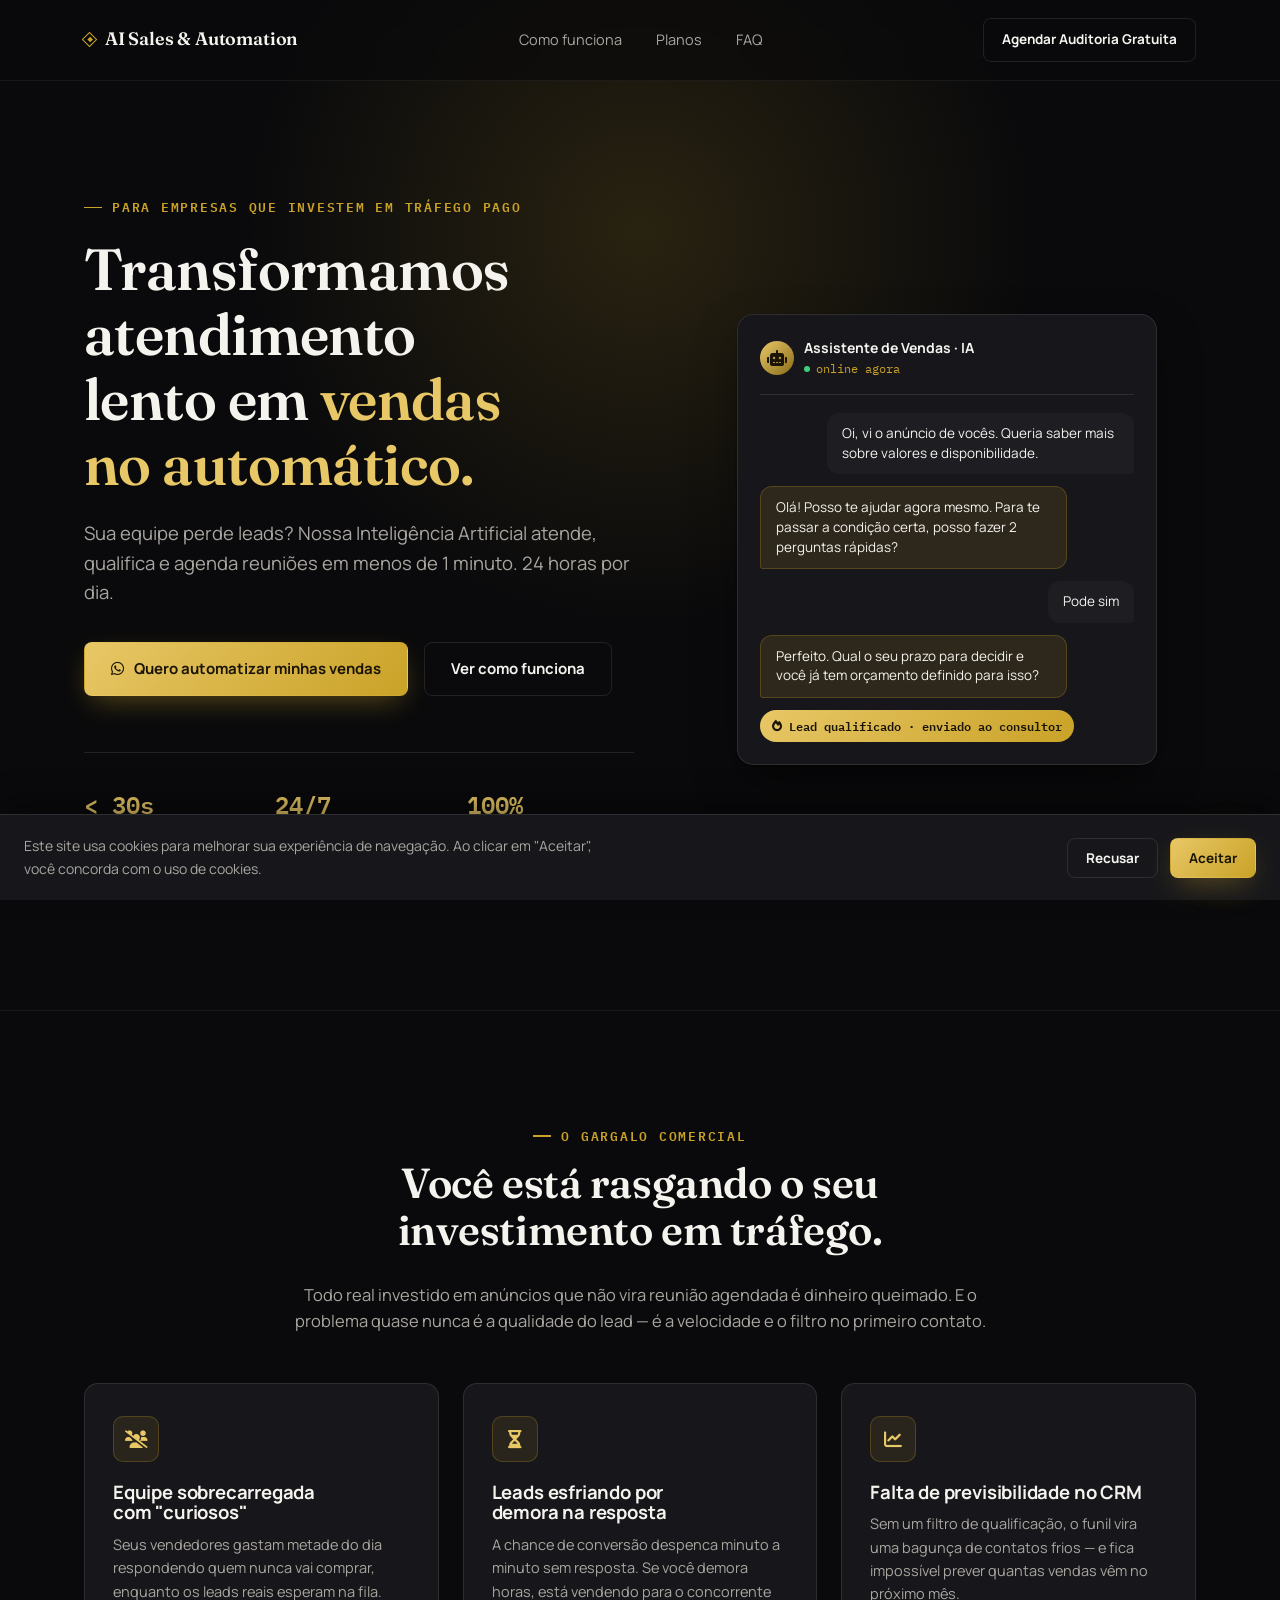
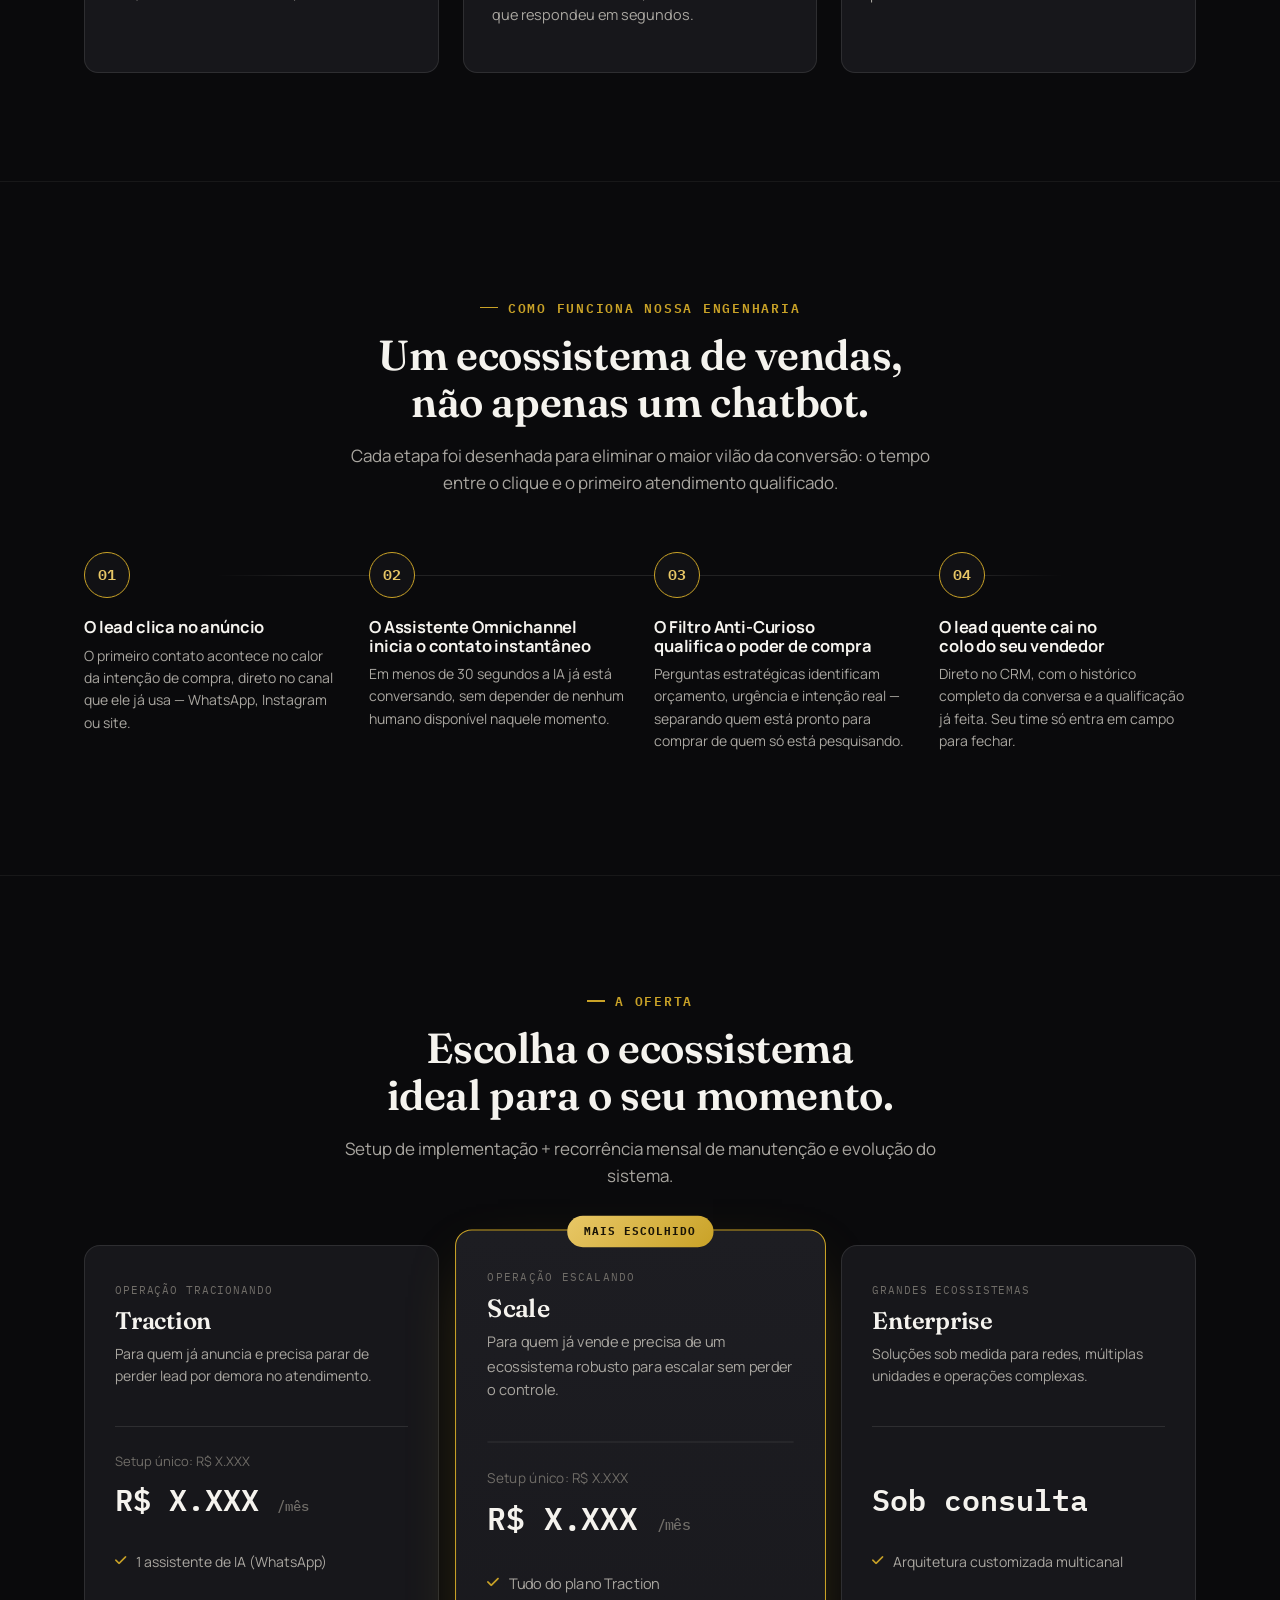
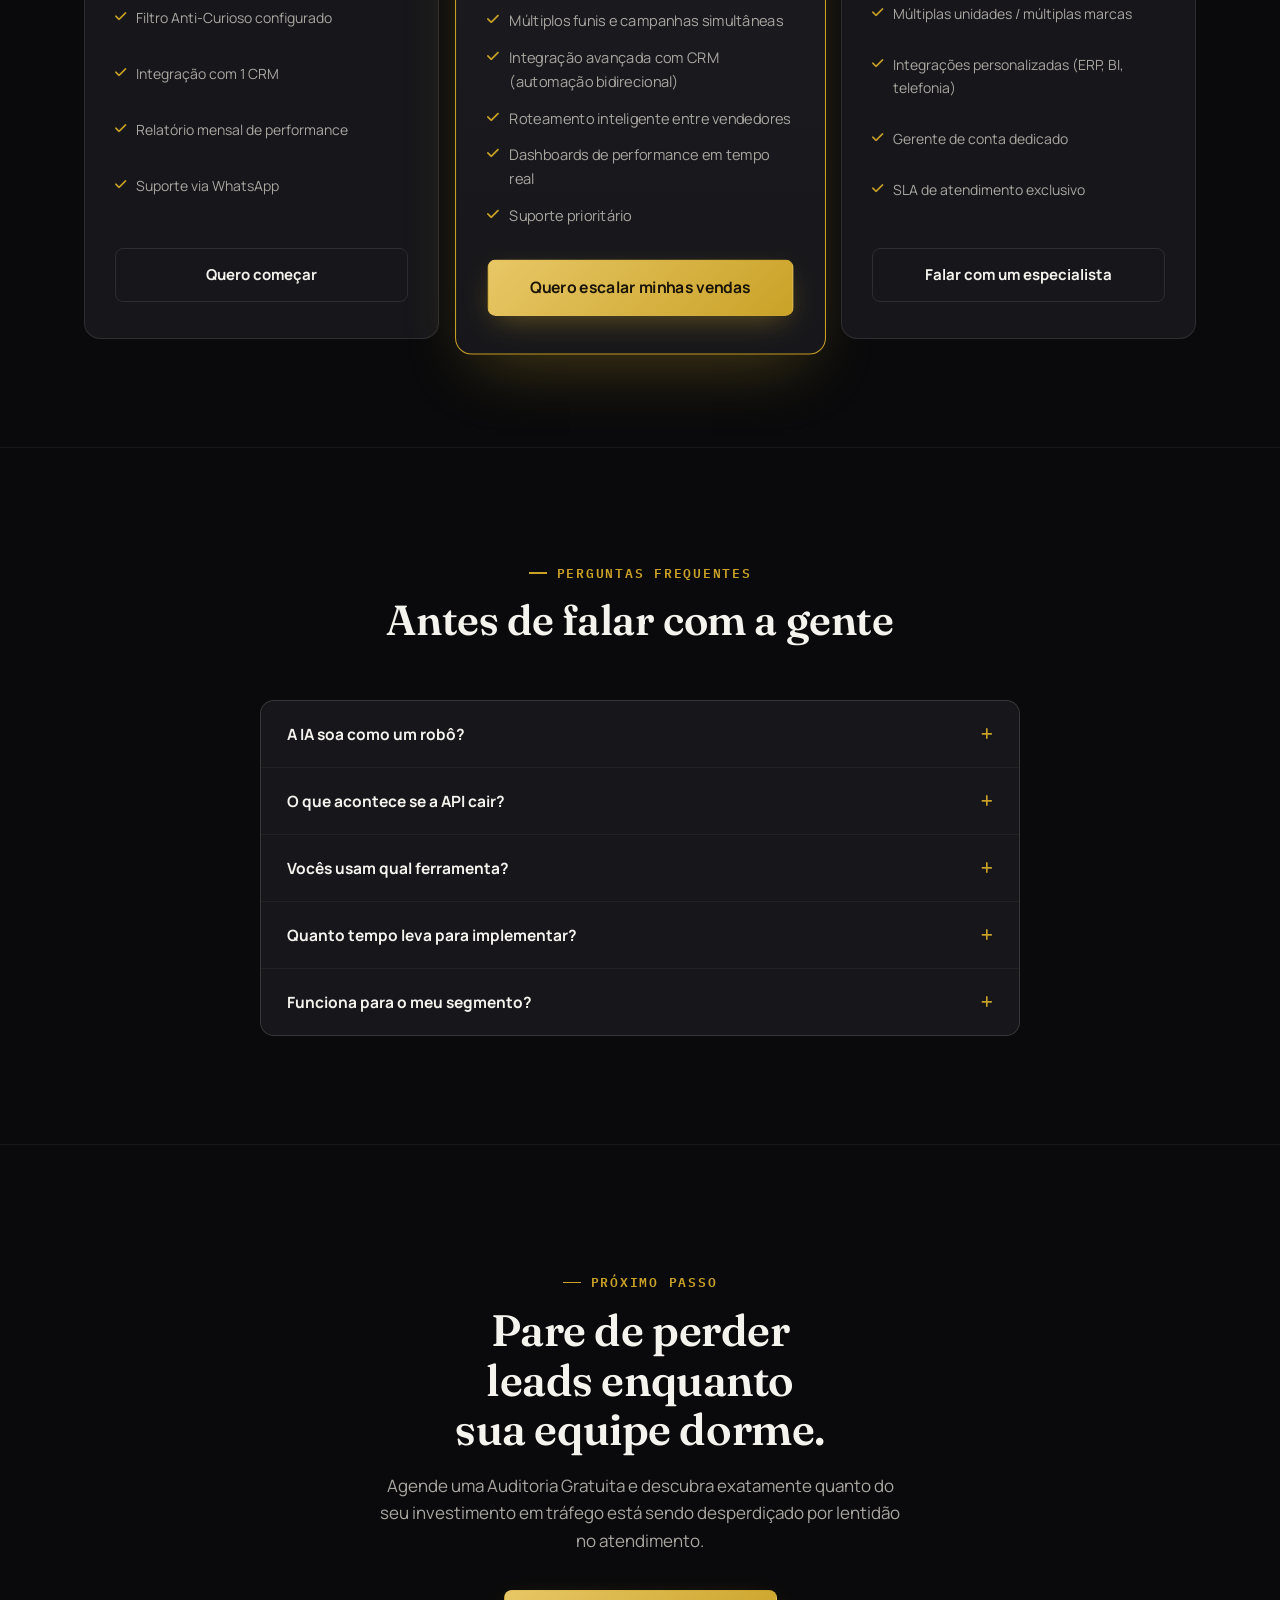
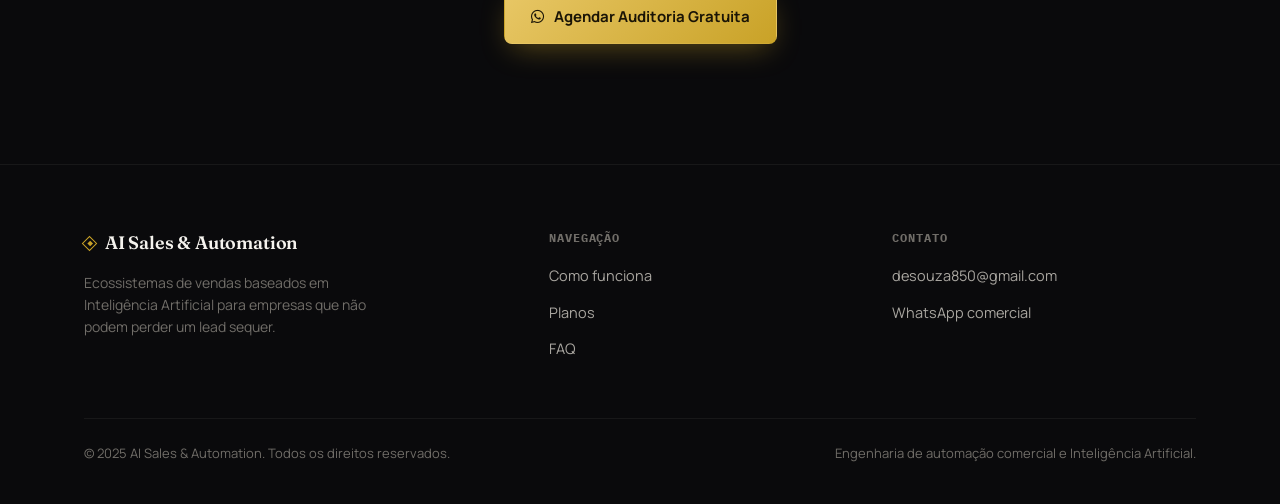
==== ai-sales-automation.html @ 4a1cb88a "Adiciona landing page AI Sales & Automation Página de vendas high-ticket para o negocio de automacao" ====
<!DOCTYPE html>
<html lang="pt-br">

<head>
    <meta charset="UTF-8">
    <meta name="viewport" content="width=device-width, initial-scale=1.0">
    <title>AI Sales & Automation | Ecossistemas de Vendas com Inteligência Artificial</title>
    <meta name="description"
        content="Sua equipe perde leads? Nossa IA atende, qualifica e agenda reuniões em menos de 1 minuto, 24 horas por dia. Automação comercial para imobiliárias, clínicas, infoprodutores e agências.">

    <!-- Ícones (Font Awesome, mesmo padrão já usado no restante do site) -->
    <link rel="stylesheet" href="https://cdnjs.cloudflare.com/ajax/libs/font-awesome/6.0.0/css/all.min.css">

    <!-- Tipografia: serifada de exibição (Fraunces) + sans corporativa (Manrope) + mono para dados/labels (IBM Plex Mono) -->
    <link rel="preconnect" href="https://fonts.googleapis.com">
    <link rel="preconnect" href="https://fonts.gstatic.com" crossorigin>
    <link
        href="https://fonts.googleapis.com/css2?family=Fraunces:opsz,wght@9..144,500;9..144,600;9..144,700&family=Manrope:wght@400;500;600;700;800&family=IBM+Plex+Mono:wght@500;600&display=swap"
        rel="stylesheet">

    <style>
        /* =====================================================
           DESIGN TOKENS
           Paleta premium "dark mode": chumbo/preto quente + dourado.
           O site é intencionalmente mono-tema (sem light mode) —
           é a identidade visual pedida para a marca, não uma omissão.
        ===================================================== */
        :root {
            --bg: #0a0a0c;
            /* fundo base */
            --bg-alt: #111114;
            /* seções alternadas */
            --surface: #17171b;
            /* cards */
            --surface-2: #1d1d22;
            /* cards elevados / hover */
            --ink: #f5f3ee;
            /* texto principal (branco quente) */
            --ink-soft: #a9a6a0;
            /* texto secundário */
            --ink-faint: #706d68;
            /* texto terciário / legendas */
            --gold: #c9a227;
            /* dourado principal */
            --gold-bright: #e8c766;
            /* dourado claro (hover/destaque) */
            --gold-deep: #8a6d1a;
            /* dourado escuro (sombras/bordas sutis) */
            --line: rgba(245, 243, 238, 0.10);
            --line-soft: rgba(245, 243, 238, 0.06);
            --shadow: 0 1px 2px rgba(0, 0, 0, .4), 0 20px 50px -12px rgba(0, 0, 0, .6);

            --font-display: 'Fraunces', Georgia, serif;
            --font-body: 'Manrope', -apple-system, 'Segoe UI', sans-serif;
            --font-mono: 'IBM Plex Mono', ui-monospace, Consolas, monospace;
        }

        /* =====================================================
           RESET & BASE
        ===================================================== */
        * {
            box-sizing: border-box;
        }

        html {
            scroll-behavior: smooth;
        }

        body {
            margin: 0;
            background: var(--bg);
            color: var(--ink);
            font-family: var(--font-body);
            line-height: 1.6;
            -webkit-font-smoothing: antialiased;
            overflow-x: hidden;
        }

        img {
            max-width: 100%;
            display: block;
        }

        a {
            color: inherit;
        }

        ::selection {
            background: var(--gold);
            color: #171308;
        }

        :focus-visible {
            outline: 2px solid var(--gold);
            outline-offset: 3px;
            border-radius: 3px;
        }

        @media (prefers-reduced-motion: reduce) {
            * {
                animation-duration: .001ms !important;
                transition-duration: .001ms !important;
                scroll-behavior: auto !important;
            }
        }

        .wrap {
            max-width: 1160px;
            margin: 0 auto;
            padding: 0 24px;
        }

        h1,
        h2,
        h3 {
            font-family: var(--font-display);
            font-weight: 600;
            color: var(--ink);
            line-height: 1.12;
            letter-spacing: -.01em;
            margin: 0;
            text-wrap: balance;
        }

        .eyebrow {
            font-family: var(--font-mono);
            font-size: 12.5px;
            font-weight: 600;
            letter-spacing: .14em;
            text-transform: uppercase;
            color: var(--gold);
            display: inline-flex;
            align-items: center;
            gap: 10px;
        }

        .eyebrow::before {
            content: "";
            width: 18px;
            height: 1.5px;
            background: var(--gold);
            display: inline-block;
        }

        section {
            padding: 108px 0;
            border-top: 1px solid var(--line-soft);
        }

        .section-head {
            max-width: 620px;
            margin: 0 auto 56px;
            text-align: center;
        }

        .section-head h2 {
            font-size: clamp(28px, 4vw, 42px);
            margin-top: 14px;
        }

        .section-head p {
            color: var(--ink-soft);
            font-size: 17px;
            margin-top: 16px;
        }

        /* =====================================================
           SCROLL REVEAL (fade-in ao rolar a página)
        ===================================================== */
        .reveal {
            opacity: 0;
            transform: translateY(24px);
            transition: opacity .7s ease, transform .7s ease;
        }

        .reveal.in-view {
            opacity: 1;
            transform: translateY(0);
        }

        /* =====================================================
           BOTÕES
        ===================================================== */
        .btn {
            font-family: var(--font-body);
            font-weight: 700;
            font-size: 15px;
            border-radius: 8px;
            padding: 14px 26px;
            text-decoration: none;
            display: inline-flex;
            align-items: center;
            justify-content: center;
            gap: 10px;
            border: 1.5px solid transparent;
            background: none;
            appearance: none;
            cursor: pointer;
            white-space: nowrap;
            transition: transform .15s ease, box-shadow .15s ease, background .2s ease, border-color .2s ease;
        }

        .btn-gold {
            background: linear-gradient(135deg, var(--gold-bright), var(--gold));
            color: #1a1406;
            box-shadow: 0 10px 30px -8px rgba(201, 162, 39, .45);
        }

        .btn-gold:hover {
            transform: translateY(-2px);
            box-shadow: 0 14px 34px -6px rgba(201, 162, 39, .55);
        }

        .btn-outline {
            border-color: var(--line);
            color: var(--ink);
        }

        .btn-outline:hover {
            border-color: var(--gold);
            color: var(--gold-bright);
        }

        .btn-block {
            width: 100%;
        }

        .btn-sm {
            padding: 10px 18px;
            font-size: 13.5px;
        }

        /* =====================================================
           HEADER
        ===================================================== */
        header.site {
            position: fixed;
            top: 0;
            left: 0;
            right: 0;
            z-index: 100;
            background: rgba(10, 10, 12, 0.72);
            backdrop-filter: blur(14px);
            border-bottom: 1px solid var(--line-soft);
        }

        .site-bar {
            display: flex;
            align-items: center;
            justify-content: space-between;
            padding: 18px 24px;
        }

        .logo {
            display: flex;
            align-items: center;
            gap: 10px;
            font-family: var(--font-display);
            font-weight: 600;
            font-size: 18px;
            letter-spacing: -.01em;
        }

        .logo .mark {
            width: 11px;
            height: 11px;
            border: 1.5px solid var(--gold);
            transform: rotate(45deg);
            flex: none;
        }

        .logo .mark::after {
            content: "";
            display: block;
            width: 4px;
            height: 4px;
            background: var(--gold);
            margin: 2.25px auto;
        }

        .nav-links {
            display: none;
            list-style: none;
            gap: 34px;
            margin: 0;
            padding: 0;
            font-size: 14.5px;
            color: var(--ink-soft);
        }

        .nav-links a {
            text-decoration: none;
            transition: color .2s ease;
        }

        .nav-links a:hover {
            color: var(--gold-bright);
        }

        @media (min-width: 880px) {
            .nav-links {
                display: flex;
            }
        }

        /* Header enxuto no mobile: logo + CTA cabem lado a lado sem
           vazar a viewport (o CTA some do nowrap padrão do .btn) */
        @media (max-width: 640px) {
            .site-bar {
                padding: 14px 16px;
            }

            .logo {
                font-size: 15px;
                gap: 8px;
            }

            .site-bar .btn {
                font-size: 12px;
                padding: 9px 14px;
                white-space: normal;
                text-align: center;
                max-width: 160px;
                line-height: 1.25;
            }
        }

        /* =====================================================
           HERO
        ===================================================== */
        .hero {
            position: relative;
            padding: 190px 0 120px;
            overflow: hidden;
            border-top: none;
        }

        /* Halo dourado sutil no fundo do hero, remete a "alto valor" sem ser óbvio */
        .hero::before {
            content: "";
            position: absolute;
            top: -220px;
            left: 50%;
            width: 900px;
            height: 900px;
            transform: translateX(-50%);
            background: radial-gradient(circle, rgba(201, 162, 39, .16) 0%, transparent 62%);
            pointer-events: none;
        }

        .hero-grid {
            position: relative;
            display: grid;
            grid-template-columns: minmax(0, 1fr);
            gap: 64px;
            align-items: center;
        }

        @media (min-width: 980px) {
            .hero-grid {
                grid-template-columns: minmax(0, 1.05fr) minmax(0, .95fr);
            }
        }

        .hero-copy h1 {
            font-size: clamp(34px, 5.4vw, 58px);
            margin-top: 20px;
        }

        .hero-copy .gold-word {
            color: var(--gold-bright);
        }

        .hero-sub {
            font-size: 18.5px;
            color: var(--ink-soft);
            max-width: 54ch;
            margin-top: 22px;
        }

        .hero-ctas {
            display: flex;
            flex-wrap: wrap;
            gap: 16px;
            margin-top: 34px;
        }

        .hero-stats {
            display: grid;
            grid-template-columns: repeat(3, minmax(0, 1fr));
            gap: 24px;
            margin-top: 56px;
            padding-top: 32px;
            border-top: 1px solid var(--line);
        }

        @media (max-width: 560px) {
            .hero-stats {
                grid-template-columns: 1fr 1fr;
            }
        }

        .hero-stats .stat-num {
            font-family: var(--font-mono);
            font-weight: 600;
            font-size: 24px;
            color: var(--gold-bright);
        }

        .hero-stats .stat-label {
            font-size: 13px;
            color: var(--ink-faint);
            margin-top: 4px;
        }

        /* --- Mockup de conversa (prova do produto na dobra principal) --- */
        .chat-mock {
            position: relative;
            width: 100%;
            background: var(--surface);
            border: 1px solid var(--line);
            border-radius: 16px;
            box-shadow: var(--shadow);
            padding: 22px;
            max-width: 420px;
            margin: 0 auto;
        }

        .chat-mock-head {
            display: flex;
            align-items: center;
            gap: 10px;
            padding-bottom: 16px;
            border-bottom: 1px solid var(--line);
            margin-bottom: 18px;
        }

        .chat-mock-head .avatar {
            width: 34px;
            height: 34px;
            border-radius: 50%;
            background: linear-gradient(135deg, var(--gold-bright), var(--gold-deep));
            display: flex;
            align-items: center;
            justify-content: center;
            color: #1a1406;
            flex: none;
        }

        .chat-mock-head strong {
            font-size: 14px;
            display: block;
        }

        .chat-mock-head span {
            font-family: var(--font-mono);
            font-size: 11.5px;
            color: var(--gold);
            display: flex;
            align-items: center;
            gap: 6px;
        }

        .chat-mock-head span::before {
            content: "";
            width: 6px;
            height: 6px;
            border-radius: 50%;
            background: #3ecf7a;
            display: inline-block;
        }

        .chat-bubbles {
            display: flex;
            flex-direction: column;
            gap: 12px;
            min-height: 300px;
        }

        .bubble {
            max-width: 82%;
            padding: 11px 15px;
            border-radius: 12px;
            font-size: 13.5px;
            line-height: 1.45;
            opacity: 0;
            transform: translateY(10px);
            animation: bubbleIn .5s ease forwards;
        }

        .bubble.lead {
            align-self: flex-end;
            background: var(--surface-2);
            color: var(--ink);
            border-bottom-right-radius: 3px;
            animation-delay: .3s;
        }

        .bubble.ai {
            align-self: flex-start;
            background: rgba(201, 162, 39, .12);
            border: 1px solid rgba(201, 162, 39, .25);
            color: var(--ink);
            border-bottom-left-radius: 3px;
            animation-delay: 1.3s;
        }

        .bubble.lead.b2 {
            animation-delay: 2.5s;
        }

        .bubble.ai.b2 {
            animation-delay: 3.5s;
        }

        .bubble-tag {
            align-self: flex-start;
            display: inline-flex;
            align-items: center;
            gap: 7px;
            font-family: var(--font-mono);
            font-size: 11.5px;
            font-weight: 600;
            color: #1a1406;
            background: linear-gradient(135deg, var(--gold-bright), var(--gold));
            padding: 7px 12px;
            border-radius: 20px;
            opacity: 0;
            animation: bubbleIn .5s ease forwards;
            animation-delay: 4.7s;
        }

        @keyframes bubbleIn {
            to {
                opacity: 1;
                transform: translateY(0);
            }
        }

        /* =====================================================
           SEÇÃO: PROBLEMA
        ===================================================== */
        .problem-grid {
            display: grid;
            grid-template-columns: repeat(auto-fit, minmax(280px, 1fr));
            gap: 24px;
        }

        .problem-card {
            background: var(--surface);
            border: 1px solid var(--line);
            border-radius: 14px;
            padding: 32px 28px;
        }

        .problem-card .icon {
            width: 46px;
            height: 46px;
            border-radius: 10px;
            background: rgba(201, 162, 39, .10);
            border: 1px solid rgba(201, 162, 39, .25);
            display: flex;
            align-items: center;
            justify-content: center;
            color: var(--gold-bright);
            font-size: 18px;
            margin-bottom: 20px;
        }

        .problem-card h3 {
            font-size: 18.5px;
            font-weight: 700;
            font-family: var(--font-body);
        }

        .problem-card p {
            color: var(--ink-soft);
            font-size: 14.5px;
            margin-top: 10px;
        }

        .problem-lead {
            max-width: 720px;
            margin: -28px auto 48px;
            text-align: center;
            color: var(--ink-soft);
            font-size: 16.5px;
        }

        /* =====================================================
           SEÇÃO: SOLUÇÃO (fluxo em 4 passos)
        ===================================================== */
        .flow {
            position: relative;
            display: grid;
            grid-template-columns: repeat(4, 1fr);
            gap: 28px;
        }

        .flow::before {
            content: "";
            position: absolute;
            top: 23px;
            left: 12%;
            right: 12%;
            height: 1px;
            background: linear-gradient(90deg, transparent, var(--line) 10%, var(--line) 90%, transparent);
        }

        @media (max-width: 900px) {
            .flow {
                grid-template-columns: minmax(0, 1fr);
            }

            .flow::before {
                display: none;
            }
        }

        .flow-step {
            position: relative;
        }

        .flow-step .num {
            width: 46px;
            height: 46px;
            border-radius: 50%;
            background: var(--bg-alt);
            border: 1.5px solid var(--gold);
            color: var(--gold-bright);
            font-family: var(--font-mono);
            font-weight: 600;
            font-size: 15px;
            display: flex;
            align-items: center;
            justify-content: center;
            margin-bottom: 20px;
            position: relative;
            z-index: 1;
        }

        .flow-step h3 {
            font-size: 16.5px;
            font-family: var(--font-body);
            font-weight: 700;
        }

        .flow-step p {
            color: var(--ink-soft);
            font-size: 14px;
            margin-top: 8px;
        }

        /* =====================================================
           SEÇÃO: PLANOS
        ===================================================== */
        .pricing-grid {
            display: grid;
            grid-template-columns: repeat(auto-fit, minmax(300px, 1fr));
            gap: 24px;
            align-items: start;
        }

        .plan {
            background: var(--surface);
            border: 1px solid var(--line);
            border-radius: 16px;
            padding: 36px 30px;
            display: flex;
            flex-direction: column;
            height: 100%;
        }

        .plan-tag {
            font-family: var(--font-mono);
            font-size: 11px;
            letter-spacing: .08em;
            text-transform: uppercase;
            color: var(--ink-faint);
        }

        .plan h3 {
            font-size: 24px;
            margin-top: 8px;
            font-family: var(--font-display);
        }

        .plan .plan-desc {
            color: var(--ink-soft);
            font-size: 14px;
            margin-top: 8px;
            min-height: 40px;
        }

        .plan .price {
            margin-top: 24px;
            padding-top: 24px;
            border-top: 1px solid var(--line);
        }

        .plan .price .setup {
            font-size: 13px;
            color: var(--ink-faint);
        }

        .plan .price .amount {
            font-family: var(--font-mono);
            font-size: 30px;
            font-weight: 600;
            color: var(--ink);
            margin-top: 4px;
        }

        .plan .price .amount span {
            font-size: 14px;
            color: var(--ink-faint);
            font-weight: 500;
        }

        .plan-features {
            list-style: none;
            margin: 28px 0 0;
            padding: 0;
            display: grid;
            gap: 13px;
            flex: 1;
        }

        .plan-features li {
            display: flex;
            gap: 10px;
            align-items: flex-start;
            font-size: 14px;
            color: var(--ink-soft);
        }

        .plan-features i {
            color: var(--gold);
            font-size: 13px;
            margin-top: 3px;
            flex: none;
        }

        .plan .btn {
            margin-top: 30px;
        }

        /* Card central em destaque */
        .plan.featured {
            background: linear-gradient(180deg, var(--surface-2), var(--surface));
            border: 1.5px solid var(--gold);
            box-shadow: 0 24px 60px -20px rgba(201, 162, 39, .35);
            position: relative;
        }

        @media (min-width: 880px) {
            .plan.featured {
                transform: scale(1.045);
            }
        }

        .plan.featured .featured-badge {
            position: absolute;
            top: -14px;
            left: 50%;
            transform: translateX(-50%);
            background: linear-gradient(135deg, var(--gold-bright), var(--gold));
            color: #1a1406;
            font-family: var(--font-mono);
            font-size: 11px;
            font-weight: 700;
            letter-spacing: .06em;
            text-transform: uppercase;
            padding: 6px 16px;
            border-radius: 20px;
            white-space: nowrap;
        }

        /* =====================================================
           FAQ (acordeão via JS)
        ===================================================== */
        .faq-list {
            max-width: 760px;
            margin: 0 auto;
            display: grid;
            gap: 1px;
            background: var(--line);
            border: 1px solid var(--line);
            border-radius: 14px;
            overflow: hidden;
        }

        .faq-item {
            background: var(--surface);
        }

        .faq-question {
            width: 100%;
            background: none;
            border: none;
            appearance: none;
            cursor: pointer;
            color: var(--ink);
            font-family: var(--font-body);
            font-weight: 700;
            font-size: 15.5px;
            text-align: left;
            padding: 22px 26px;
            display: flex;
            align-items: center;
            justify-content: space-between;
            gap: 20px;
        }

        .faq-question .fa-plus {
            color: var(--gold);
            font-size: 13px;
            flex: none;
            transition: transform .3s ease;
        }

        .faq-item.open .faq-question .fa-plus {
            transform: rotate(135deg);
        }

        .faq-answer {
            max-height: 0;
            overflow: hidden;
            transition: max-height .35s ease;
        }

        .faq-answer p {
            padding: 0 26px 24px;
            margin: 0;
            color: var(--ink-soft);
            font-size: 14.5px;
            max-width: 62ch;
        }

        /* =====================================================
           CTA FINAL
        ===================================================== */
        .final-cta {
            text-align: center;
            padding: 120px 0;
        }

        .final-cta h2 {
            font-size: clamp(28px, 4.4vw, 44px);
            max-width: 18ch;
            margin: 0 auto;
        }

        .final-cta p {
            color: var(--ink-soft);
            font-size: 17px;
            max-width: 52ch;
            margin: 18px auto 0;
        }

        .final-cta .btn {
            margin-top: 36px;
        }

        /* =====================================================
           FOOTER
        ===================================================== */
        footer.site-footer {
            border-top: 1px solid var(--line-soft);
            padding: 64px 0 40px;
        }

        .footer-grid {
            display: grid;
            grid-template-columns: minmax(0, 1.4fr) minmax(0, 1fr) minmax(0, 1fr);
            gap: 40px;
        }

        @media (max-width: 760px) {
            .footer-grid {
                grid-template-columns: minmax(0, 1fr);
                gap: 32px;
            }
        }

        .footer-grid p {
            color: var(--ink-faint);
            font-size: 14px;
            margin-top: 14px;
            max-width: 34ch;
        }

        .footer-col h4 {
            font-family: var(--font-mono);
            font-size: 11.5px;
            letter-spacing: .08em;
            text-transform: uppercase;
            color: var(--ink-faint);
            margin: 0 0 16px;
        }

        .footer-col ul {
            list-style: none;
            margin: 0;
            padding: 0;
            display: grid;
            gap: 11px;
        }

        .footer-col a {
            text-decoration: none;
            color: var(--ink-soft);
            font-size: 14.5px;
            transition: color .2s ease;
        }

        .footer-col a:hover {
            color: var(--gold-bright);
        }

        .footer-bottom {
            margin-top: 56px;
            padding-top: 24px;
            border-top: 1px solid var(--line-soft);
            display: flex;
            flex-wrap: wrap;
            justify-content: space-between;
            gap: 12px;
            font-size: 13px;
            color: var(--ink-faint);
        }

        /* =====================================================
           BOTÃO FLUTUANTE DO WHATSAPP
        ===================================================== */
        .whatsapp-float {
            position: fixed;
            right: 24px;
            bottom: 24px;
            z-index: 150;
            width: 58px;
            height: 58px;
            border-radius: 50%;
            background: linear-gradient(135deg, var(--gold-bright), var(--gold));
            color: #1a1406;
            display: flex;
            align-items: center;
            justify-content: center;
            font-size: 24px;
            text-decoration: none;
            box-shadow: 0 12px 30px -6px rgba(201, 162, 39, .55);
            transition: transform .2s ease;
        }

        .whatsapp-float:hover {
            transform: translateY(-3px) scale(1.04);
        }

        /* =====================================================
           AVISO DE COOKIES (mesmo comportamento do restante do site,
           visual adaptado à paleta desta página)
        ===================================================== */
        .cookie-banner {
            position: fixed;
            left: 0;
            right: 0;
            bottom: 0;
            z-index: 200;
            display: flex;
            flex-wrap: wrap;
            align-items: center;
            justify-content: space-between;
            gap: 18px;
            padding: 20px 24px;
            background: var(--surface);
            border-top: 1px solid var(--line);
            box-shadow: 0 -12px 30px rgba(0, 0, 0, .4);
            transform: translateY(120%);
            transition: transform .5s ease;
        }

        .cookie-banner.show {
            transform: translateY(0);
        }

        .cookie-banner[hidden] {
            display: none;
        }

        .cookie-banner p {
            color: var(--ink-soft);
            font-size: 14px;
            max-width: 64ch;
            margin: 0;
        }

        .cookie-actions {
            display: flex;
            gap: 12px;
            flex-shrink: 0;
        }

        @media (max-width: 700px) {
            .cookie-banner {
                flex-direction: column;
                align-items: stretch;
                text-align: center;
            }

            .cookie-actions {
                justify-content: center;
            }

            .whatsapp-float {
                right: 16px;
                bottom: 16px;
            }
        }
    </style>
</head>

<body>

    <!-- =====================================================
         HEADER
    ===================================================== -->
    <header class="site">
        <div class="wrap site-bar">
            <div class="logo">
                <span class="mark"></span>
                AI Sales & Automation
            </div>
            <ul class="nav-links">
                <li><a href="#solucao">Como funciona</a></li>
                <li><a href="#planos">Planos</a></li>
                <li><a href="#faq">FAQ</a></li>
            </ul>
            <a class="btn btn-outline btn-sm"
                href="https://wa.me/5548996761343?text=Ol%C3%A1!%20Quero%20agendar%20minha%20Auditoria%20Gratuita."
                target="_blank" rel="noopener noreferrer">
                Agendar Auditoria Gratuita
            </a>
        </div>
    </header>

    <main>
        <!-- =====================================================
             HERO
        ===================================================== -->
        <section class="hero">
            <div class="wrap hero-grid">
                <div class="hero-copy reveal in-view">
                    <span class="eyebrow">Para empresas que investem em tráfego pago</span>
                    <h1>Transformamos atendimento lento em <span class="gold-word">vendas no automático.</span></h1>
                    <p class="hero-sub">
                        Sua equipe perde leads? Nossa Inteligência Artificial atende, qualifica e agenda reuniões
                        em menos de 1 minuto. 24 horas por dia.
                    </p>
                    <div class="hero-ctas">
                        <a class="btn btn-gold"
                            href="https://wa.me/5548996761343?text=Ol%C3%A1!%20Quero%20automatizar%20minhas%20vendas."
                            target="_blank" rel="noopener noreferrer">
                            <i class="fab fa-whatsapp"></i> Quero automatizar minhas vendas
                        </a>
                        <a class="btn btn-outline" href="#solucao">Ver como funciona</a>
                    </div>
                    <div class="hero-stats">
                        <div>
                            <div class="stat-num">&lt; 30s</div>
                            <div class="stat-label">tempo médio até o 1º contato</div>
                        </div>
                        <div>
                            <div class="stat-num">24/7</div>
                            <div class="stat-label">atendimento sem depender de horário comercial</div>
                        </div>
                        <div>
                            <div class="stat-num">100%</div>
                            <div class="stat-label">integrado ao seu CRM</div>
                        </div>
                    </div>
                </div>

                <!-- Mockup de conversa: prova visual do produto já na dobra principal -->
                <div class="hero-visual reveal in-view">
                    <div class="chat-mock">
                        <div class="chat-mock-head">
                            <div class="avatar"><i class="fas fa-robot"></i></div>
                            <div>
                                <strong>Assistente de Vendas · IA</strong>
                                <span>online agora</span>
                            </div>
                        </div>
                        <div class="chat-bubbles">
                            <div class="bubble lead">Oi, vi o anúncio de vocês. Queria saber mais sobre valores e
                                disponibilidade.</div>
                            <div class="bubble ai">Olá! Posso te ajudar agora mesmo. Para te passar a condição certa,
                                posso fazer 2 perguntas rápidas?</div>
                            <div class="bubble lead b2">Pode sim</div>
                            <div class="bubble ai b2">Perfeito. Qual o seu prazo para decidir e você já tem orçamento
                                definido para isso?</div>
                            <div class="bubble-tag"><i class="fas fa-fire"></i> Lead qualificado · enviado ao
                                consultor</div>
                        </div>
                    </div>
                </div>
            </div>
        </section>

        <!-- =====================================================
             SEÇÃO: PROBLEMA
        ===================================================== -->
        <section id="problema">
            <div class="wrap">
                <div class="section-head reveal">
                    <span class="eyebrow">O gargalo comercial</span>
                    <h2>Você está rasgando o seu investimento em tráfego.</h2>
                </div>
                <p class="problem-lead reveal">
                    Todo real investido em anúncios que não vira reunião agendada é dinheiro queimado. E o problema
                    quase nunca é a qualidade do lead — é a velocidade e o filtro no primeiro contato.
                </p>
                <div class="problem-grid">
                    <div class="problem-card reveal">
                        <div class="icon"><i class="fas fa-users-slash"></i></div>
                        <h3>Equipe sobrecarregada com "curiosos"</h3>
                        <p>Seus vendedores gastam metade do dia respondendo quem nunca vai comprar, enquanto os leads
                            reais esperam na fila.</p>
                    </div>
                    <div class="problem-card reveal">
                        <div class="icon"><i class="fas fa-hourglass-half"></i></div>
                        <h3>Leads esfriando por demora na resposta</h3>
                        <p>A chance de conversão despenca minuto a minuto sem resposta. Se você demora horas, está
                            vendendo para o concorrente que respondeu em segundos.</p>
                    </div>
                    <div class="problem-card reveal">
                        <div class="icon"><i class="fas fa-chart-line"></i></div>
                        <h3>Falta de previsibilidade no CRM</h3>
                        <p>Sem um filtro de qualificação, o funil vira uma bagunça de contatos frios — e fica
                            impossível prever quantas vendas vêm no próximo mês.</p>
                    </div>
                </div>
            </div>
        </section>

        <!-- =====================================================
             SEÇÃO: SOLUÇÃO
        ===================================================== -->
        <section id="solucao">
            <div class="wrap">
                <div class="section-head reveal">
                    <span class="eyebrow">Como funciona nossa engenharia</span>
                    <h2>Um ecossistema de vendas, não apenas um chatbot.</h2>
                    <p>Cada etapa foi desenhada para eliminar o maior vilão da conversão: o tempo entre o clique e o
                        primeiro atendimento qualificado.</p>
                </div>
                <div class="flow">
                    <div class="flow-step reveal">
                        <div class="num">01</div>
                        <h3>O lead clica no anúncio</h3>
                        <p>O primeiro contato acontece no calor da intenção de compra, direto no canal que ele já usa
                            — WhatsApp, Instagram ou site.</p>
                    </div>
                    <div class="flow-step reveal">
                        <div class="num">02</div>
                        <h3>O Assistente Omnichannel inicia o contato instantâneo</h3>
                        <p>Em menos de 30 segundos a IA já está conversando, sem depender de nenhum humano disponível
                            naquele momento.</p>
                    </div>
                    <div class="flow-step reveal">
                        <div class="num">03</div>
                        <h3>O Filtro Anti-Curioso qualifica o poder de compra</h3>
                        <p>Perguntas estratégicas identificam orçamento, urgência e intenção real — separando quem
                            está pronto para comprar de quem só está pesquisando.</p>
                    </div>
                    <div class="flow-step reveal">
                        <div class="num">04</div>
                        <h3>O lead quente cai no colo do seu vendedor</h3>
                        <p>Direto no CRM, com o histórico completo da conversa e a qualificação já feita. Seu time só
                            entra em campo para fechar.</p>
                    </div>
                </div>
            </div>
        </section>

        <!-- =====================================================
             SEÇÃO: PLANOS
        ===================================================== -->
        <section id="planos">
            <div class="wrap">
                <div class="section-head reveal">
                    <span class="eyebrow">A oferta</span>
                    <h2>Escolha o ecossistema ideal para o seu momento.</h2>
                    <p>Setup de implementação + recorrência mensal de manutenção e evolução do sistema.</p>
                </div>
                <div class="pricing-grid">

                    <!-- Plano 1: Traction -->
                    <div class="plan reveal">
                        <span class="plan-tag">Operação tracionando</span>
                        <h3>Traction</h3>
                        <p class="plan-desc">Para quem já anuncia e precisa parar de perder lead por demora no
                            atendimento.</p>
                        <div class="price">
                            <div class="setup">Setup único: R$ X.XXX</div>
                            <div class="amount">R$ X.XXX <span>/mês</span></div>
                        </div>
                        <ul class="plan-features">
                            <li><i class="fas fa-check"></i> 1 assistente de IA (WhatsApp)</li>
                            <li><i class="fas fa-check"></i> Filtro Anti-Curioso configurado</li>
                            <li><i class="fas fa-check"></i> Integração com 1 CRM</li>
                            <li><i class="fas fa-check"></i> Relatório mensal de performance</li>
                            <li><i class="fas fa-check"></i> Suporte via WhatsApp</li>
                        </ul>
                        <a class="btn btn-outline btn-block"
                            href="https://wa.me/5548996761343?text=Ol%C3%A1!%20Quero%20come%C3%A7ar%20com%20o%20plano%20Traction."
                            target="_blank" rel="noopener noreferrer">Quero começar</a>
                    </div>

                    <!-- Plano 2: Scale (destaque) -->
                    <div class="plan featured reveal">
                        <span class="featured-badge">Mais escolhido</span>
                        <span class="plan-tag">Operação escalando</span>
                        <h3>Scale</h3>
                        <p class="plan-desc">Para quem já vende e precisa de um ecossistema robusto para escalar sem
                            perder o controle.</p>
                        <div class="price">
                            <div class="setup">Setup único: R$ X.XXX</div>
                            <div class="amount">R$ X.XXX <span>/mês</span></div>
                        </div>
                        <ul class="plan-features">
                            <li><i class="fas fa-check"></i> Tudo do plano Traction</li>
                            <li><i class="fas fa-check"></i> Múltiplos funis e campanhas simultâneas</li>
                            <li><i class="fas fa-check"></i> Integração avançada com CRM (automação bidirecional)</li>
                            <li><i class="fas fa-check"></i> Roteamento inteligente entre vendedores</li>
                            <li><i class="fas fa-check"></i> Dashboards de performance em tempo real</li>
                            <li><i class="fas fa-check"></i> Suporte prioritário</li>
                        </ul>
                        <a class="btn btn-gold btn-block"
                            href="https://wa.me/5548996761343?text=Ol%C3%A1!%20Quero%20escalar%20minhas%20vendas%20com%20o%20plano%20Scale."
                            target="_blank" rel="noopener noreferrer">Quero escalar minhas vendas</a>
                    </div>

                    <!-- Plano 3: Enterprise -->
                    <div class="plan reveal">
                        <span class="plan-tag">Grandes ecossistemas</span>
                        <h3>Enterprise</h3>
                        <p class="plan-desc">Soluções sob medida para redes, múltiplas unidades e operações
                            complexas.</p>
                        <div class="price">
                            <div class="setup">&nbsp;</div>
                            <div class="amount">Sob consulta</div>
                        </div>
                        <ul class="plan-features">
                            <li><i class="fas fa-check"></i> Arquitetura customizada multicanal</li>
                            <li><i class="fas fa-check"></i> Múltiplas unidades / múltiplas marcas</li>
                            <li><i class="fas fa-check"></i> Integrações personalizadas (ERP, BI, telefonia)</li>
                            <li><i class="fas fa-check"></i> Gerente de conta dedicado</li>
                            <li><i class="fas fa-check"></i> SLA de atendimento exclusivo</li>
                        </ul>
                        <a class="btn btn-outline btn-block"
                            href="https://wa.me/5548996761343?text=Ol%C3%A1!%20Quero%20falar%20sobre%20uma%20solu%C3%A7%C3%A3o%20Enterprise."
                            target="_blank" rel="noopener noreferrer">Falar com um especialista</a>
                    </div>

                </div>
            </div>
        </section>

        <!-- =====================================================
             FAQ
        ===================================================== -->
        <section id="faq">
            <div class="wrap">
                <div class="section-head reveal">
                    <span class="eyebrow">Perguntas frequentes</span>
                    <h2>Antes de falar com a gente</h2>
                </div>
                <div class="faq-list reveal">
                    <div class="faq-item">
                        <button class="faq-question" type="button">
                            A IA soa como um robô?
                            <i class="fas fa-plus"></i>
                        </button>
                        <div class="faq-answer">
                            <p>Não. Nossa IA é treinada com o tom de voz da sua marca e conduz a conversa de forma
                                natural, com contexto e linguagem humana — a maioria dos leads só percebe que está
                                falando com uma IA se perguntar diretamente.</p>
                        </div>
                    </div>
                    <div class="faq-item">
                        <button class="faq-question" type="button">
                            O que acontece se a API cair?
                            <i class="fas fa-plus"></i>
                        </button>
                        <div class="faq-answer">
                            <p>Trabalhamos com redundância de infraestrutura e monitoramento ativo 24/7. Se alguma
                                integração apresentar instabilidade, nosso time é notificado automaticamente e atua
                                antes que isso afete o atendimento — e sua equipe comercial sempre pode assumir a
                                conversa manualmente a qualquer momento.</p>
                        </div>
                    </div>
                    <div class="faq-item">
                        <button class="faq-question" type="button">
                            Vocês usam qual ferramenta?
                            <i class="fas fa-plus"></i>
                        </button>
                        <div class="faq-answer">
                            <p>Construímos a arquitetura com as ferramentas mais robustas do mercado — orquestração
                                via n8n, IA generativa de ponta e bancos vetoriais para contexto de conversa. Mas o
                                mais importante não é a ferramenta, é a engenharia por trás: como conectamos tudo ao
                                seu CRM e ao seu processo comercial real.</p>
                        </div>
                    </div>
                    <div class="faq-item">
                        <button class="faq-question" type="button">
                            Quanto tempo leva para implementar?
                            <i class="fas fa-plus"></i>
                        </button>
                        <div class="faq-answer">
                            <p>Depende do plano e da complexidade da sua operação, mas a maioria dos ecossistemas
                                Traction e Scale entra em funcionamento entre 15 e 30 dias após o alinhamento
                                inicial.</p>
                        </div>
                    </div>
                    <div class="faq-item">
                        <button class="faq-question" type="button">
                            Funciona para o meu segmento?
                            <i class="fas fa-plus"></i>
                        </button>
                        <div class="faq-answer">
                            <p>Se o seu negócio investe em tráfego pago e depende de um primeiro contato humano para
                                qualificar leads, a resposta é sim. Já implementamos ecossistemas para imobiliárias de
                                alto padrão, clínicas, infoprodutores e agências.</p>
                        </div>
                    </div>
                </div>
            </div>
        </section>

        <!-- =====================================================
             CTA FINAL
        ===================================================== -->
        <section class="final-cta">
            <div class="wrap reveal">
                <span class="eyebrow" style="justify-content:center;">Próximo passo</span>
                <h2 style="margin-top:14px;">Pare de perder leads enquanto sua equipe dorme.</h2>
                <p>Agende uma Auditoria Gratuita e descubra exatamente quanto do seu investimento em tráfego está
                    sendo desperdiçado por lentidão no atendimento.</p>
                <a class="btn btn-gold"
                    href="https://wa.me/5548996761343?text=Ol%C3%A1!%20Quero%20agendar%20minha%20Auditoria%20Gratuita."
                    target="_blank" rel="noopener noreferrer">
                    <i class="fab fa-whatsapp"></i> Agendar Auditoria Gratuita
                </a>
            </div>
        </section>
    </main>

    <!-- =====================================================
         FOOTER
    ===================================================== -->
    <footer class="site-footer">
        <div class="wrap">
            <div class="footer-grid">
                <div>
                    <div class="logo">
                        <span class="mark"></span>
                        AI Sales & Automation
                    </div>
                    <p>Ecossistemas de vendas baseados em Inteligência Artificial para empresas que não podem perder
                        um lead sequer.</p>
                </div>
                <div class="footer-col">
                    <h4>Navegação</h4>
                    <ul>
                        <li><a href="#solucao">Como funciona</a></li>
                        <li><a href="#planos">Planos</a></li>
                        <li><a href="#faq">FAQ</a></li>
                    </ul>
                </div>
                <div class="footer-col">
                    <h4>Contato</h4>
                    <ul>
                        <li><a href="mailto:desouza850@gmail.com">desouza850@gmail.com</a></li>
                        <li><a href="https://wa.me/5548996761343" target="_blank" rel="noopener noreferrer">WhatsApp
                                comercial</a></li>
                    </ul>
                </div>
            </div>
            <div class="footer-bottom">
                <span>© 2025 AI Sales & Automation. Todos os direitos reservados.</span>
                <span>Engenharia de automação comercial e Inteligência Artificial.</span>
            </div>
        </div>
    </footer>

    <!-- Botão flutuante do WhatsApp -->
    <a class="whatsapp-float"
        href="https://wa.me/5548996761343?text=Ol%C3%A1!%20Vim%20pelo%20site%20e%20quero%20saber%20mais."
        target="_blank" rel="noopener noreferrer" aria-label="Falar no WhatsApp">
        <i class="fab fa-whatsapp"></i>
    </a>

    <!-- Aviso de cookies (mesmo padrão do restante do site) -->
    <div class="cookie-banner" id="cookieBanner" role="dialog" aria-live="polite" aria-label="Aviso de cookies">
        <p>
            Este site usa cookies para melhorar sua experiência de navegação. Ao clicar em "Aceitar", você
            concorda com o uso de cookies.
        </p>
        <div class="cookie-actions">
            <button type="button" class="btn btn-outline btn-sm" id="cookieDecline">Recusar</button>
            <button type="button" class="btn btn-gold btn-sm" id="cookieAccept">Aceitar</button>
        </div>
    </div>

    <script src="cookie-consent.js"></script>
    <script>
        // =====================================================
        // FADE-IN AO ROLAR A PÁGINA
        // Observa todos os elementos ".reveal" e adiciona ".in-view"
        // quando eles entram na viewport.
        // =====================================================
        document.addEventListener('DOMContentLoaded', () => {
            const revealEls = document.querySelectorAll('.reveal');

            const observer = new IntersectionObserver((entries) => {
                entries.forEach((entry) => {
                    if (entry.isIntersecting) {
                        entry.target.classList.add('in-view');
                        observer.unobserve(entry.target); // anima uma vez só
                    }
                });
            }, { threshold: 0.15 });

            revealEls.forEach((el) => observer.observe(el));

            // =====================================================
            // FAQ — ACORDEÃO (abrir/fechar via JS)
            // Cada pergunta controla sua própria resposta; ao abrir uma,
            // as demais são fechadas para manter a lista organizada.
            // =====================================================
            const faqItems = document.querySelectorAll('.faq-item');

            faqItems.forEach((item) => {
                const question = item.querySelector('.faq-question');
                const answer = item.querySelector('.faq-answer');

                question.addEventListener('click', () => {
                    const isOpen = item.classList.contains('open');

                    // fecha todos os outros itens
                    faqItems.forEach((other) => {
                        other.classList.remove('open');
                        other.querySelector('.faq-answer').style.maxHeight = null;
                    });

                    // alterna o item clicado
                    if (!isOpen) {
                        item.classList.add('open');
                        answer.style.maxHeight = answer.scrollHeight + 'px';
                    }
                });
            });
        });
    </script>
</body>

</html>
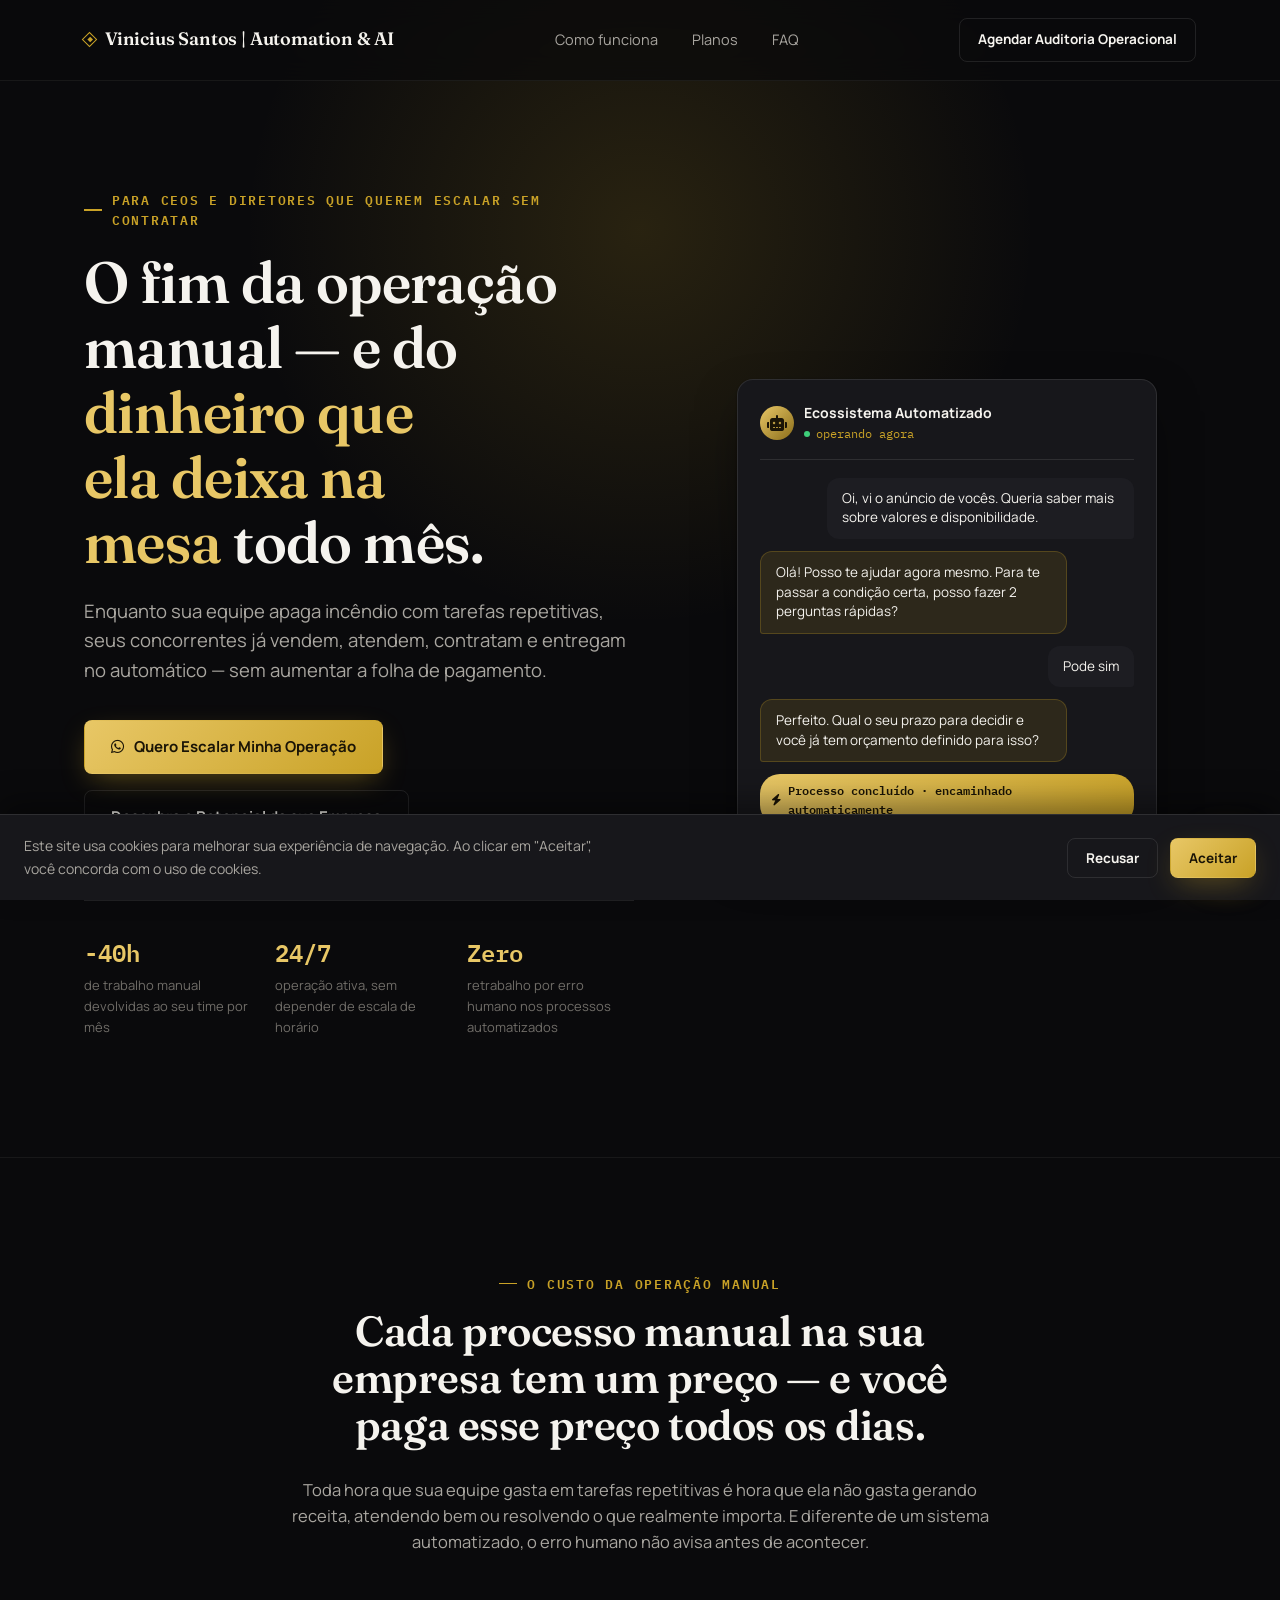
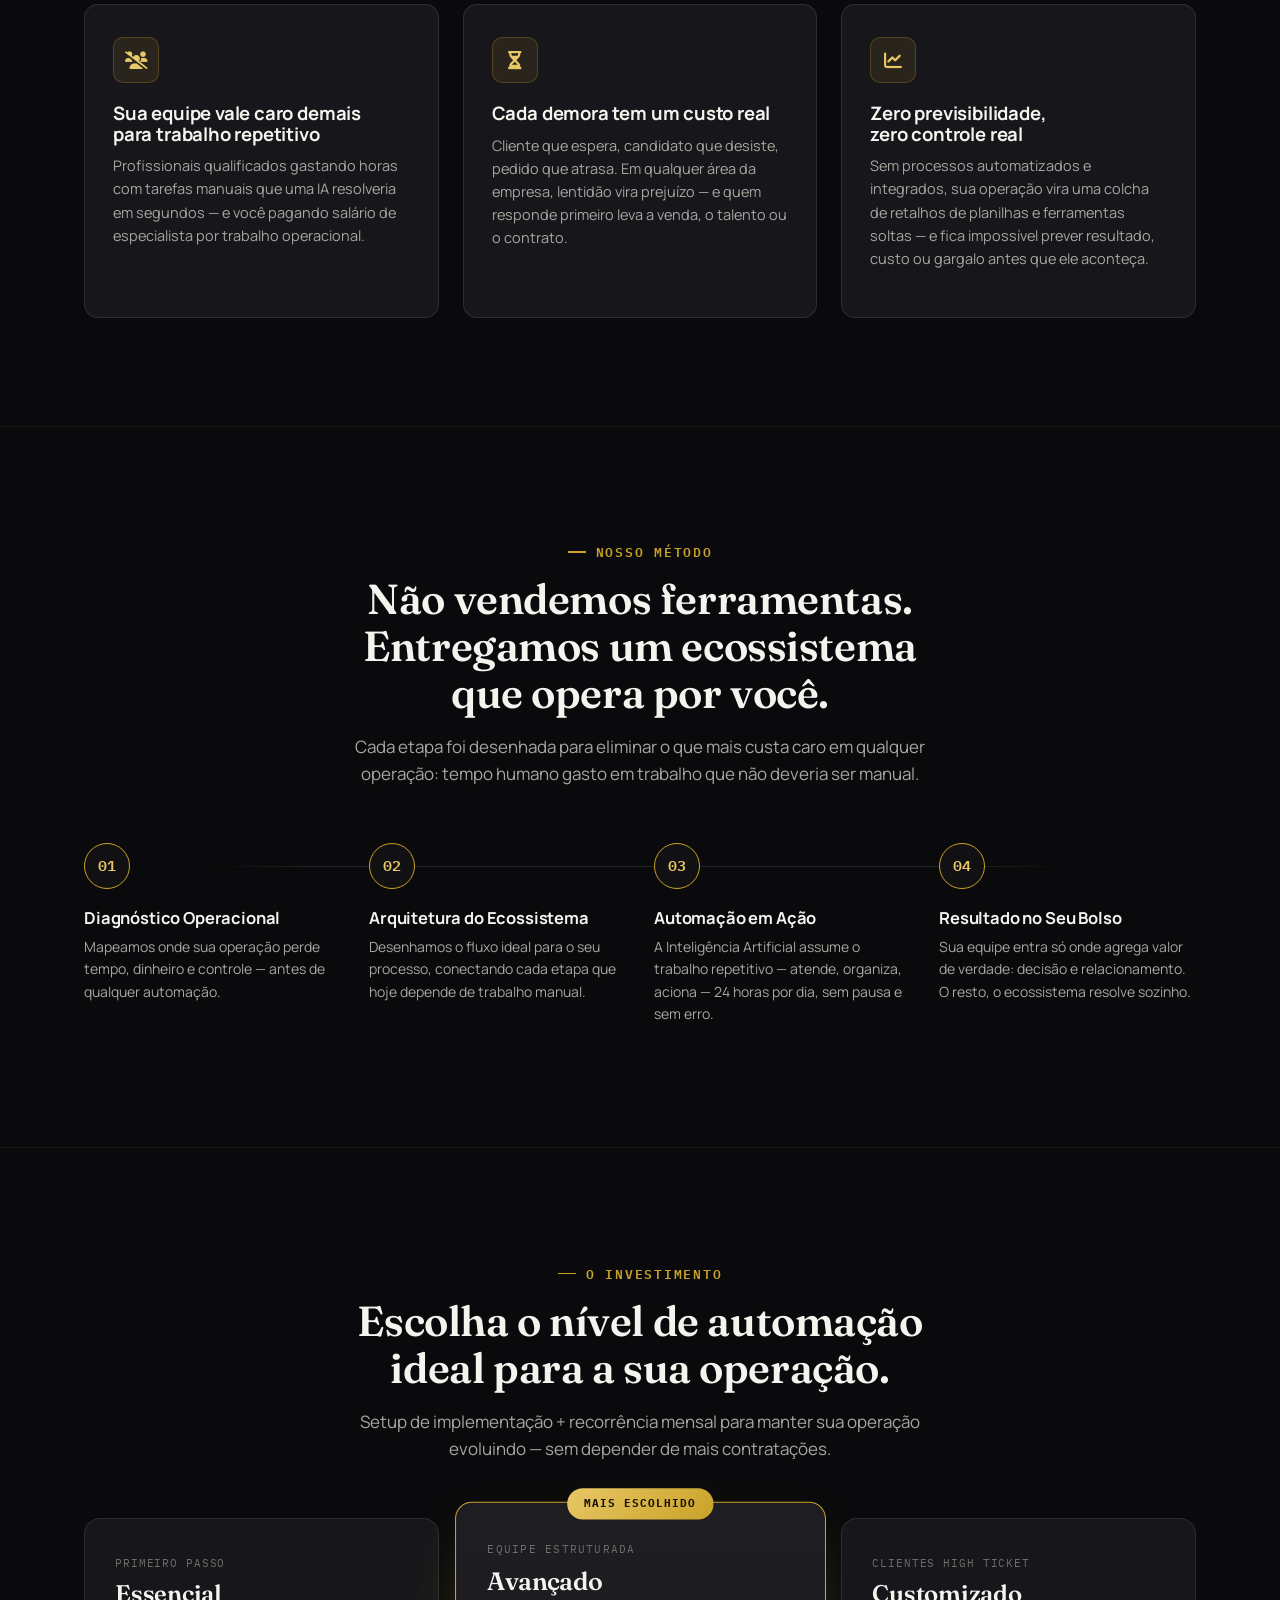
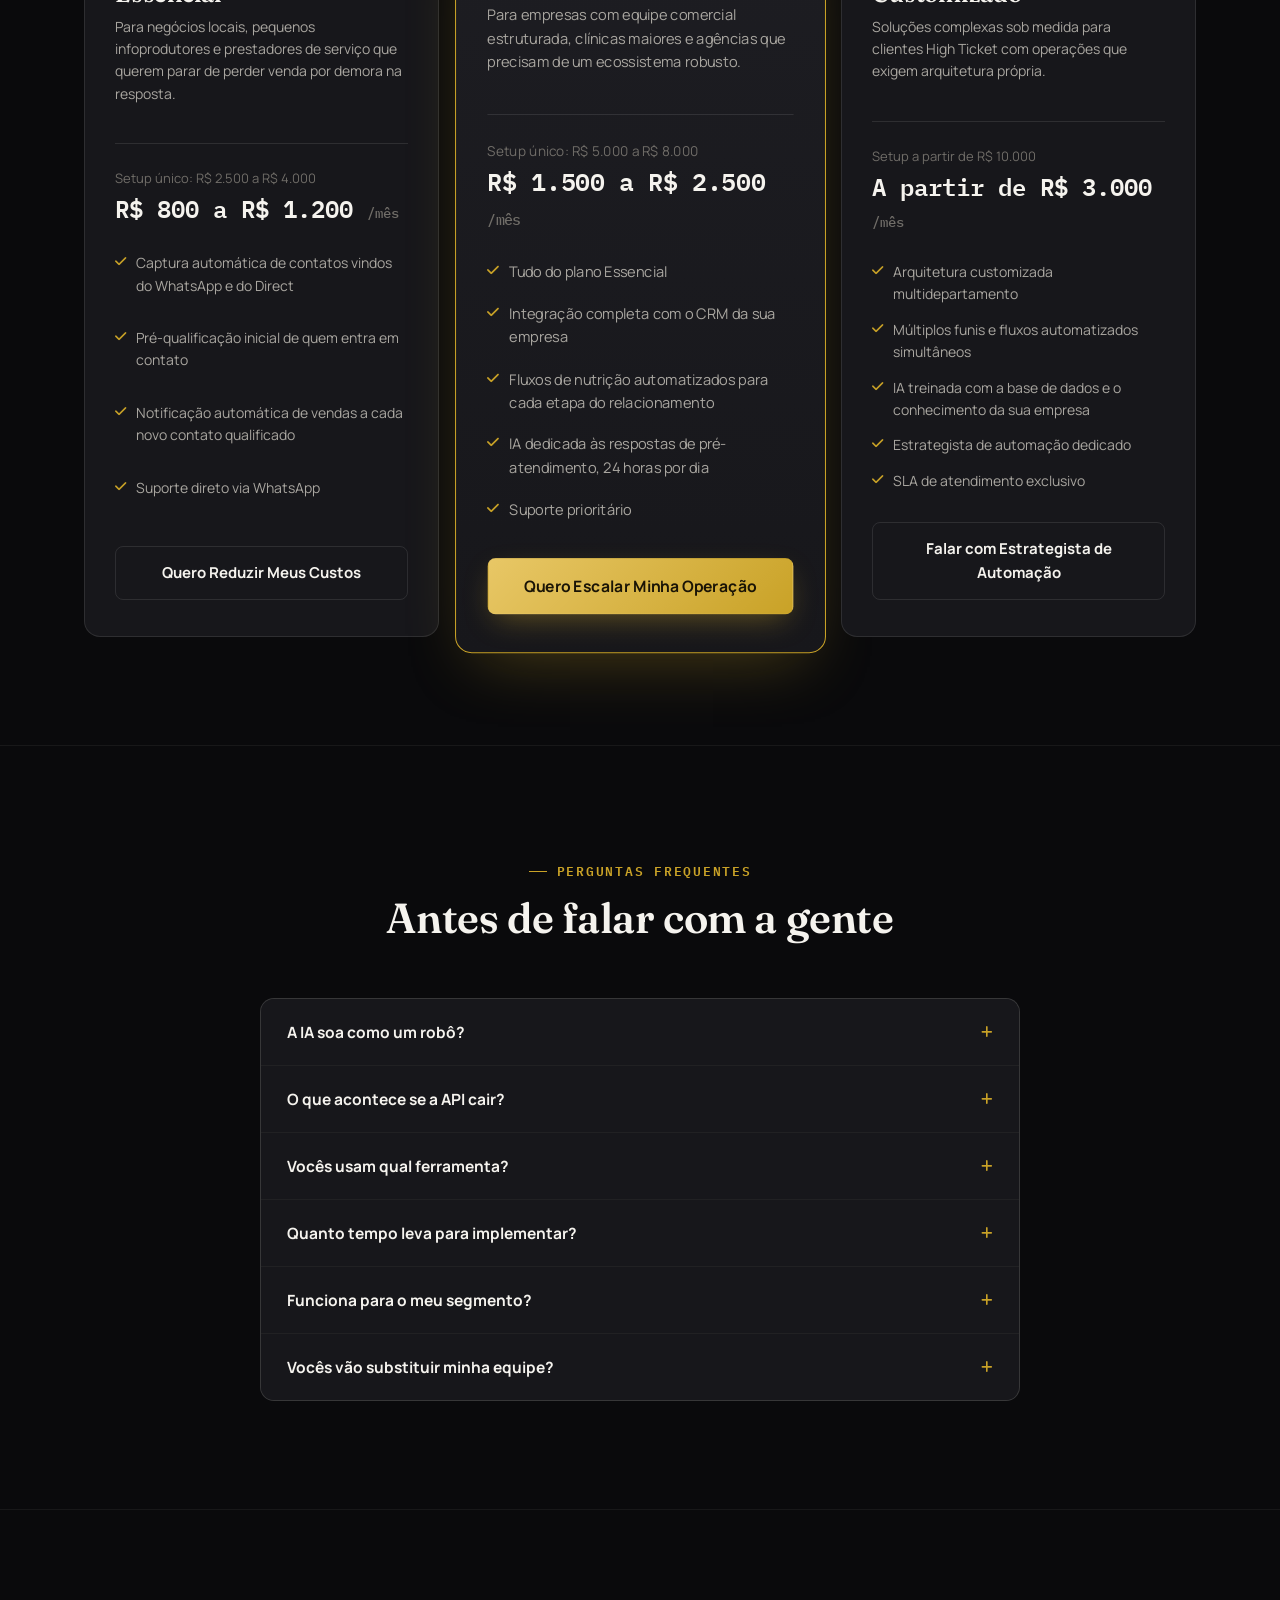
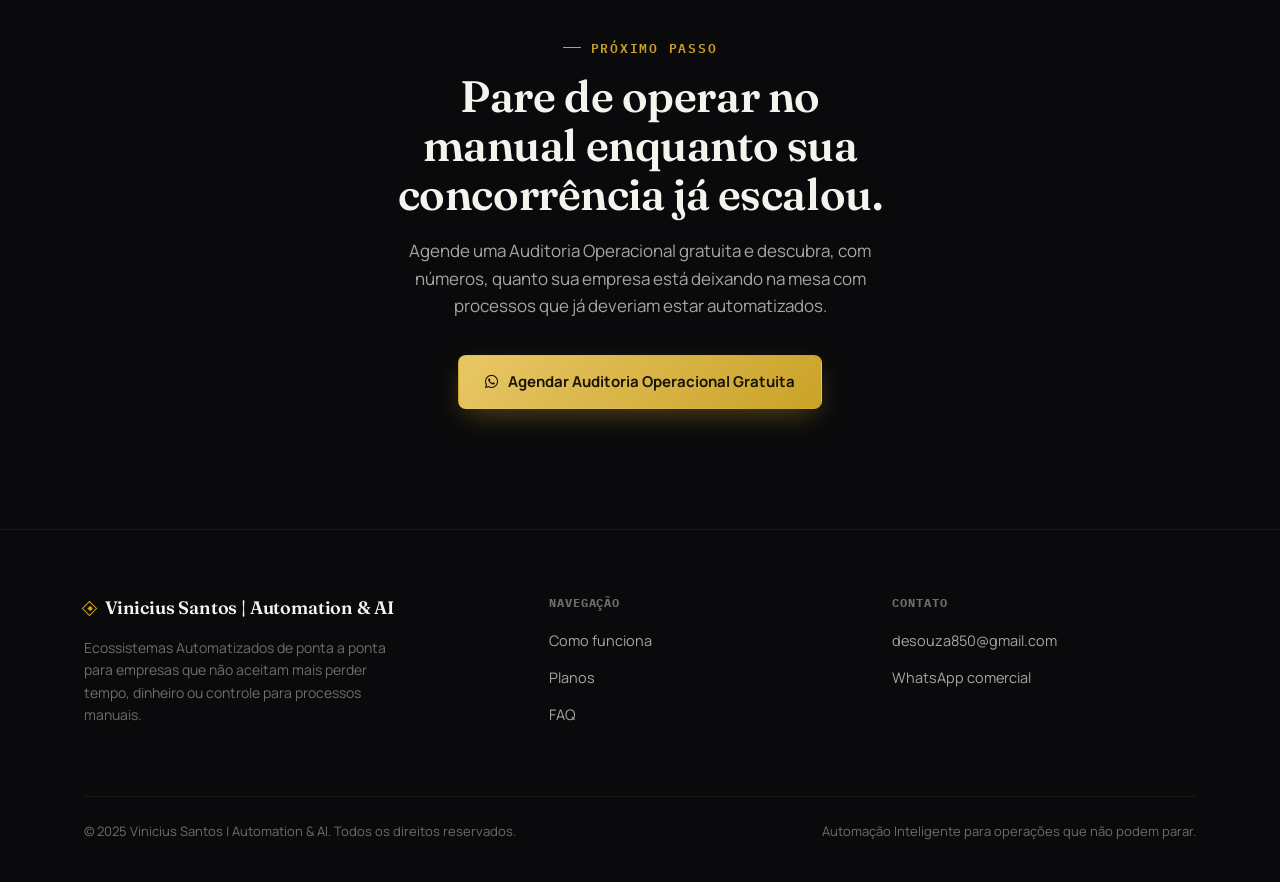
==== commit ff78a1a2: "Reescreve copy da landing de automacao, ajusta planos e adiciona dominio - Copy 100% refeita para po" ====
--- a/ai-sales-automation.html
+++ b/ai-sales-automation.html
@@ -4,9 +4,9 @@
 <head>
     <meta charset="UTF-8">
     <meta name="viewport" content="width=device-width, initial-scale=1.0">
-    <title>AI Sales & Automation | Ecossistemas de Vendas com Inteligência Artificial</title>
+    <title>Vinicius Santos | Automation & AI — Ecossistemas Automatizados com Inteligência Artificial</title>
     <meta name="description"
-        content="Sua equipe perde leads? Nossa IA atende, qualifica e agenda reuniões em menos de 1 minuto, 24 horas por dia. Automação comercial para imobiliárias, clínicas, infoprodutores e agências.">
+        content="Sua empresa não precisa de mais gente, precisa de mais inteligência. Ecossistemas Automatizados com IA para vendas, atendimento, RH e logística — sem aumentar a folha de pagamento.">
 
     <!-- Ícones (Font Awesome, mesmo padrão já usado no restante do site) -->
     <link rel="stylesheet" href="https://cdnjs.cloudflare.com/ajax/libs/font-awesome/6.0.0/css/all.min.css">
@@ -705,10 +705,11 @@
 
         .plan .price .amount {
             font-family: var(--font-mono);
-            font-size: 30px;
+            font-size: clamp(19px, 2.1vw, 24px);
             font-weight: 600;
             color: var(--ink);
             margin-top: 4px;
+            line-height: 1.3;
         }
 
         .plan .price .amount span {
@@ -743,6 +744,8 @@
 
         .plan .btn {
             margin-top: 30px;
+            white-space: normal;
+            text-align: center;
         }
 
         /* Card central em destaque */
@@ -1028,7 +1031,7 @@
         <div class="wrap site-bar">
             <div class="logo">
                 <span class="mark"></span>
-                AI Sales & Automation
+                Vinicius Santos | Automation & AI
             </div>
             <ul class="nav-links">
                 <li><a href="#solucao">Como funciona</a></li>
@@ -1036,9 +1039,9 @@
                 <li><a href="#faq">FAQ</a></li>
             </ul>
             <a class="btn btn-outline btn-sm"
-                href="https://wa.me/5548996761343?text=Ol%C3%A1!%20Quero%20agendar%20minha%20Auditoria%20Gratuita."
+                href="https://wa.me/5548996761343?text=Ol%C3%A1!%20Quero%20agendar%20minha%20Auditoria%20Operacional%20Gratuita."
                 target="_blank" rel="noopener noreferrer">
-                Agendar Auditoria Gratuita
+                Agendar Auditoria Operacional
             </a>
         </div>
     </header>
@@ -1050,32 +1053,33 @@
         <section class="hero">
             <div class="wrap hero-grid">
                 <div class="hero-copy reveal in-view">
-                    <span class="eyebrow">Para empresas que investem em tráfego pago</span>
-                    <h1>Transformamos atendimento lento em <span class="gold-word">vendas no automático.</span></h1>
+                    <span class="eyebrow">Para CEOs e diretores que querem escalar sem contratar</span>
+                    <h1>O fim da operação manual — e do <span class="gold-word">dinheiro que ela deixa na
+                            mesa</span> todo mês.</h1>
                     <p class="hero-sub">
-                        Sua equipe perde leads? Nossa Inteligência Artificial atende, qualifica e agenda reuniões
-                        em menos de 1 minuto. 24 horas por dia.
+                        Enquanto sua equipe apaga incêndio com tarefas repetitivas, seus concorrentes já vendem,
+                        atendem, contratam e entregam no automático — sem aumentar a folha de pagamento.
                     </p>
                     <div class="hero-ctas">
                         <a class="btn btn-gold"
-                            href="https://wa.me/5548996761343?text=Ol%C3%A1!%20Quero%20automatizar%20minhas%20vendas."
+                            href="https://wa.me/5548996761343?text=Ol%C3%A1!%20Quero%20escalar%20minha%20opera%C3%A7%C3%A3o%20com%20automa%C3%A7%C3%A3o."
                             target="_blank" rel="noopener noreferrer">
-                            <i class="fab fa-whatsapp"></i> Quero automatizar minhas vendas
+                            <i class="fab fa-whatsapp"></i> Quero Escalar Minha Operação
                         </a>
-                        <a class="btn btn-outline" href="#solucao">Ver como funciona</a>
+                        <a class="btn btn-outline" href="#solucao">Descubra o Potencial da sua Empresa</a>
                     </div>
                     <div class="hero-stats">
                         <div>
-                            <div class="stat-num">&lt; 30s</div>
-                            <div class="stat-label">tempo médio até o 1º contato</div>
+                            <div class="stat-num">-40h</div>
+                            <div class="stat-label">de trabalho manual devolvidas ao seu time por mês</div>
                         </div>
                         <div>
                             <div class="stat-num">24/7</div>
-                            <div class="stat-label">atendimento sem depender de horário comercial</div>
+                            <div class="stat-label">operação ativa, sem depender de escala de horário</div>
                         </div>
                         <div>
-                            <div class="stat-num">100%</div>
-                            <div class="stat-label">integrado ao seu CRM</div>
+                            <div class="stat-num">Zero</div>
+                            <div class="stat-label">retrabalho por erro humano nos processos automatizados</div>
                         </div>
                     </div>
                 </div>
@@ -1086,8 +1090,8 @@
                         <div class="chat-mock-head">
                             <div class="avatar"><i class="fas fa-robot"></i></div>
                             <div>
-                                <strong>Assistente de Vendas · IA</strong>
-                                <span>online agora</span>
+                                <strong>Ecossistema Automatizado</strong>
+                                <span>operando agora</span>
                             </div>
                         </div>
                         <div class="chat-bubbles">
@@ -1098,8 +1102,8 @@
                             <div class="bubble lead b2">Pode sim</div>
                             <div class="bubble ai b2">Perfeito. Qual o seu prazo para decidir e você já tem orçamento
                                 definido para isso?</div>
-                            <div class="bubble-tag"><i class="fas fa-fire"></i> Lead qualificado · enviado ao
-                                consultor</div>
+                            <div class="bubble-tag"><i class="fas fa-bolt"></i> Processo concluído · encaminhado
+                                automaticamente</div>
                         </div>
                     </div>
                 </div>
@@ -1112,31 +1116,33 @@
         <section id="problema">
             <div class="wrap">
                 <div class="section-head reveal">
-                    <span class="eyebrow">O gargalo comercial</span>
-                    <h2>Você está rasgando o seu investimento em tráfego.</h2>
+                    <span class="eyebrow">O custo da operação manual</span>
+                    <h2>Cada processo manual na sua empresa tem um preço — e você paga esse preço todos os dias.</h2>
                 </div>
                 <p class="problem-lead reveal">
-                    Todo real investido em anúncios que não vira reunião agendada é dinheiro queimado. E o problema
-                    quase nunca é a qualidade do lead — é a velocidade e o filtro no primeiro contato.
+                    Toda hora que sua equipe gasta em tarefas repetitivas é hora que ela não gasta gerando receita,
+                    atendendo bem ou resolvendo o que realmente importa. E diferente de um sistema automatizado,
+                    o erro humano não avisa antes de acontecer.
                 </p>
                 <div class="problem-grid">
                     <div class="problem-card reveal">
                         <div class="icon"><i class="fas fa-users-slash"></i></div>
-                        <h3>Equipe sobrecarregada com "curiosos"</h3>
-                        <p>Seus vendedores gastam metade do dia respondendo quem nunca vai comprar, enquanto os leads
-                            reais esperam na fila.</p>
+                        <h3>Sua equipe vale caro demais para trabalho repetitivo</h3>
+                        <p>Profissionais qualificados gastando horas com tarefas manuais que uma IA resolveria em
+                            segundos — e você pagando salário de especialista por trabalho operacional.</p>
                     </div>
                     <div class="problem-card reveal">
                         <div class="icon"><i class="fas fa-hourglass-half"></i></div>
-                        <h3>Leads esfriando por demora na resposta</h3>
-                        <p>A chance de conversão despenca minuto a minuto sem resposta. Se você demora horas, está
-                            vendendo para o concorrente que respondeu em segundos.</p>
+                        <h3>Cada demora tem um custo real</h3>
+                        <p>Cliente que espera, candidato que desiste, pedido que atrasa. Em qualquer área da empresa,
+                            lentidão vira prejuízo — e quem responde primeiro leva a venda, o talento ou o contrato.</p>
                     </div>
                     <div class="problem-card reveal">
                         <div class="icon"><i class="fas fa-chart-line"></i></div>
-                        <h3>Falta de previsibilidade no CRM</h3>
-                        <p>Sem um filtro de qualificação, o funil vira uma bagunça de contatos frios — e fica
-                            impossível prever quantas vendas vêm no próximo mês.</p>
+                        <h3>Zero previsibilidade, zero controle real</h3>
+                        <p>Sem processos automatizados e integrados, sua operação vira uma colcha de retalhos de
+                            planilhas e ferramentas soltas — e fica impossível prever resultado, custo ou gargalo
+                            antes que ele aconteça.</p>
                     </div>
                 </div>
             </div>
@@ -1148,35 +1154,35 @@
         <section id="solucao">
             <div class="wrap">
                 <div class="section-head reveal">
-                    <span class="eyebrow">Como funciona nossa engenharia</span>
-                    <h2>Um ecossistema de vendas, não apenas um chatbot.</h2>
-                    <p>Cada etapa foi desenhada para eliminar o maior vilão da conversão: o tempo entre o clique e o
-                        primeiro atendimento qualificado.</p>
+                    <span class="eyebrow">Nosso método</span>
+                    <h2>Não vendemos ferramentas. Entregamos um ecossistema que opera por você.</h2>
+                    <p>Cada etapa foi desenhada para eliminar o que mais custa caro em qualquer operação: tempo
+                        humano gasto em trabalho que não deveria ser manual.</p>
                 </div>
                 <div class="flow">
                     <div class="flow-step reveal">
                         <div class="num">01</div>
-                        <h3>O lead clica no anúncio</h3>
-                        <p>O primeiro contato acontece no calor da intenção de compra, direto no canal que ele já usa
-                            — WhatsApp, Instagram ou site.</p>
+                        <h3>Diagnóstico Operacional</h3>
+                        <p>Mapeamos onde sua operação perde tempo, dinheiro e controle — antes de qualquer
+                            automação.</p>
                     </div>
                     <div class="flow-step reveal">
                         <div class="num">02</div>
-                        <h3>O Assistente Omnichannel inicia o contato instantâneo</h3>
-                        <p>Em menos de 30 segundos a IA já está conversando, sem depender de nenhum humano disponível
-                            naquele momento.</p>
+                        <h3>Arquitetura do Ecossistema</h3>
+                        <p>Desenhamos o fluxo ideal para o seu processo, conectando cada etapa que hoje depende de
+                            trabalho manual.</p>
                     </div>
                     <div class="flow-step reveal">
                         <div class="num">03</div>
-                        <h3>O Filtro Anti-Curioso qualifica o poder de compra</h3>
-                        <p>Perguntas estratégicas identificam orçamento, urgência e intenção real — separando quem
-                            está pronto para comprar de quem só está pesquisando.</p>
+                        <h3>Automação em Ação</h3>
+                        <p>A Inteligência Artificial assume o trabalho repetitivo — atende, organiza, aciona — 24
+                            horas por dia, sem pausa e sem erro.</p>
                     </div>
                     <div class="flow-step reveal">
                         <div class="num">04</div>
-                        <h3>O lead quente cai no colo do seu vendedor</h3>
-                        <p>Direto no CRM, com o histórico completo da conversa e a qualificação já feita. Seu time só
-                            entra em campo para fechar.</p>
+                        <h3>Resultado no Seu Bolso</h3>
+                        <p>Sua equipe entra só onde agrega valor de verdade: decisão e relacionamento. O resto, o
+                            ecossistema resolve sozinho.</p>
                     </div>
                 </div>
             </div>
@@ -1188,78 +1194,82 @@
         <section id="planos">
             <div class="wrap">
                 <div class="section-head reveal">
-                    <span class="eyebrow">A oferta</span>
-                    <h2>Escolha o ecossistema ideal para o seu momento.</h2>
-                    <p>Setup de implementação + recorrência mensal de manutenção e evolução do sistema.</p>
+                    <span class="eyebrow">O investimento</span>
+                    <h2>Escolha o nível de automação ideal para a sua operação.</h2>
+                    <p>Setup de implementação + recorrência mensal para manter sua operação evoluindo — sem depender
+                        de mais contratações.</p>
                 </div>
                 <div class="pricing-grid">
 
-                    <!-- Plano 1: Traction -->
+                    <!-- Plano 1: Essencial -->
                     <div class="plan reveal">
-                        <span class="plan-tag">Operação tracionando</span>
-                        <h3>Traction</h3>
-                        <p class="plan-desc">Para quem já anuncia e precisa parar de perder lead por demora no
-                            atendimento.</p>
+                        <span class="plan-tag">Primeiro passo</span>
+                        <h3>Essencial</h3>
+                        <p class="plan-desc">Para negócios locais, pequenos infoprodutores e prestadores de serviço
+                            que querem parar de perder venda por demora na resposta.</p>
                         <div class="price">
-                            <div class="setup">Setup único: R$ X.XXX</div>
-                            <div class="amount">R$ X.XXX <span>/mês</span></div>
+                            <div class="setup">Setup único: R$ 2.500 a R$ 4.000</div>
+                            <div class="amount">R$ 800 a R$ 1.200 <span>/mês</span></div>
                         </div>
                         <ul class="plan-features">
-                            <li><i class="fas fa-check"></i> 1 assistente de IA (WhatsApp)</li>
-                            <li><i class="fas fa-check"></i> Filtro Anti-Curioso configurado</li>
-                            <li><i class="fas fa-check"></i> Integração com 1 CRM</li>
-                            <li><i class="fas fa-check"></i> Relatório mensal de performance</li>
-                            <li><i class="fas fa-check"></i> Suporte via WhatsApp</li>
+                            <li><i class="fas fa-check"></i> Captura automática de contatos vindos do WhatsApp e do
+                                Direct</li>
+                            <li><i class="fas fa-check"></i> Pré-qualificação inicial de quem entra em contato</li>
+                            <li><i class="fas fa-check"></i> Notificação automática de vendas a cada novo contato
+                                qualificado</li>
+                            <li><i class="fas fa-check"></i> Suporte direto via WhatsApp</li>
                         </ul>
                         <a class="btn btn-outline btn-block"
-                            href="https://wa.me/5548996761343?text=Ol%C3%A1!%20Quero%20come%C3%A7ar%20com%20o%20plano%20Traction."
-                            target="_blank" rel="noopener noreferrer">Quero começar</a>
-                    </div>
-
-                    <!-- Plano 2: Scale (destaque) -->
+                            href="https://wa.me/5548996761343?text=Ol%C3%A1!%20Quero%20reduzir%20meus%20custos%20operacionais%20com%20o%20plano%20Essencial."
+                            target="_blank" rel="noopener noreferrer">Quero Reduzir Meus Custos</a>
+                    </div>
+
+                    <!-- Plano 2: Avançado (destaque) -->
                     <div class="plan featured reveal">
                         <span class="featured-badge">Mais escolhido</span>
-                        <span class="plan-tag">Operação escalando</span>
-                        <h3>Scale</h3>
-                        <p class="plan-desc">Para quem já vende e precisa de um ecossistema robusto para escalar sem
-                            perder o controle.</p>
+                        <span class="plan-tag">Equipe estruturada</span>
+                        <h3>Avançado</h3>
+                        <p class="plan-desc">Para empresas com equipe comercial estruturada, clínicas maiores e
+                            agências que precisam de um ecossistema robusto.</p>
                         <div class="price">
-                            <div class="setup">Setup único: R$ X.XXX</div>
-                            <div class="amount">R$ X.XXX <span>/mês</span></div>
+                            <div class="setup">Setup único: R$ 5.000 a R$ 8.000</div>
+                            <div class="amount">R$ 1.500 a R$ 2.500 <span>/mês</span></div>
                         </div>
                         <ul class="plan-features">
-                            <li><i class="fas fa-check"></i> Tudo do plano Traction</li>
-                            <li><i class="fas fa-check"></i> Múltiplos funis e campanhas simultâneas</li>
-                            <li><i class="fas fa-check"></i> Integração avançada com CRM (automação bidirecional)</li>
-                            <li><i class="fas fa-check"></i> Roteamento inteligente entre vendedores</li>
-                            <li><i class="fas fa-check"></i> Dashboards de performance em tempo real</li>
+                            <li><i class="fas fa-check"></i> Tudo do plano Essencial</li>
+                            <li><i class="fas fa-check"></i> Integração completa com o CRM da sua empresa</li>
+                            <li><i class="fas fa-check"></i> Fluxos de nutrição automatizados para cada etapa do
+                                relacionamento</li>
+                            <li><i class="fas fa-check"></i> IA dedicada às respostas de pré-atendimento, 24 horas
+                                por dia</li>
                             <li><i class="fas fa-check"></i> Suporte prioritário</li>
                         </ul>
                         <a class="btn btn-gold btn-block"
-                            href="https://wa.me/5548996761343?text=Ol%C3%A1!%20Quero%20escalar%20minhas%20vendas%20com%20o%20plano%20Scale."
-                            target="_blank" rel="noopener noreferrer">Quero escalar minhas vendas</a>
-                    </div>
-
-                    <!-- Plano 3: Enterprise -->
+                            href="https://wa.me/5548996761343?text=Ol%C3%A1!%20Quero%20escalar%20minha%20opera%C3%A7%C3%A3o%20com%20o%20plano%20Avan%C3%A7ado."
+                            target="_blank" rel="noopener noreferrer">Quero Escalar Minha Operação</a>
+                    </div>
+
+                    <!-- Plano 3: Customizado -->
                     <div class="plan reveal">
-                        <span class="plan-tag">Grandes ecossistemas</span>
-                        <h3>Enterprise</h3>
-                        <p class="plan-desc">Soluções sob medida para redes, múltiplas unidades e operações
-                            complexas.</p>
+                        <span class="plan-tag">Clientes high ticket</span>
+                        <h3>Customizado</h3>
+                        <p class="plan-desc">Soluções complexas sob medida para clientes High Ticket com operações
+                            que exigem arquitetura própria.</p>
                         <div class="price">
-                            <div class="setup">&nbsp;</div>
-                            <div class="amount">Sob consulta</div>
+                            <div class="setup">Setup a partir de R$ 10.000</div>
+                            <div class="amount">A partir de R$ 3.000 <span>/mês</span></div>
                         </div>
                         <ul class="plan-features">
-                            <li><i class="fas fa-check"></i> Arquitetura customizada multicanal</li>
-                            <li><i class="fas fa-check"></i> Múltiplas unidades / múltiplas marcas</li>
-                            <li><i class="fas fa-check"></i> Integrações personalizadas (ERP, BI, telefonia)</li>
-                            <li><i class="fas fa-check"></i> Gerente de conta dedicado</li>
+                            <li><i class="fas fa-check"></i> Arquitetura customizada multidepartamento</li>
+                            <li><i class="fas fa-check"></i> Múltiplos funis e fluxos automatizados simultâneos</li>
+                            <li><i class="fas fa-check"></i> IA treinada com a base de dados e o conhecimento da sua
+                                empresa</li>
+                            <li><i class="fas fa-check"></i> Estrategista de automação dedicado</li>
                             <li><i class="fas fa-check"></i> SLA de atendimento exclusivo</li>
                         </ul>
                         <a class="btn btn-outline btn-block"
-                            href="https://wa.me/5548996761343?text=Ol%C3%A1!%20Quero%20falar%20sobre%20uma%20solu%C3%A7%C3%A3o%20Enterprise."
-                            target="_blank" rel="noopener noreferrer">Falar com um especialista</a>
+                            href="https://wa.me/5548996761343?text=Ol%C3%A1!%20Quero%20falar%20com%20um%20estrategista%20sobre%20uma%20solu%C3%A7%C3%A3o%20Customizada."
+                            target="_blank" rel="noopener noreferrer">Falar com Estrategista de Automação</a>
                     </div>
 
                 </div>
@@ -1282,9 +1292,10 @@
                             <i class="fas fa-plus"></i>
                         </button>
                         <div class="faq-answer">
-                            <p>Não. Nossa IA é treinada com o tom de voz da sua marca e conduz a conversa de forma
-                                natural, com contexto e linguagem humana — a maioria dos leads só percebe que está
-                                falando com uma IA se perguntar diretamente.</p>
+                            <p>Não. Ela é configurada com a linguagem e o tom da sua empresa, conduzindo cada
+                                interação de forma natural. Na prática, seus clientes, candidatos ou fornecedores
+                                sentem que estão falando com alguém da sua equipe — só que disponível 24 horas, sem
+                                cansaço e sem oscilação de humor.</p>
                         </div>
                     </div>
                     <div class="faq-item">
@@ -1293,10 +1304,10 @@
                             <i class="fas fa-plus"></i>
                         </button>
                         <div class="faq-answer">
-                            <p>Trabalhamos com redundância de infraestrutura e monitoramento ativo 24/7. Se alguma
-                                integração apresentar instabilidade, nosso time é notificado automaticamente e atua
-                                antes que isso afete o atendimento — e sua equipe comercial sempre pode assumir a
-                                conversa manualmente a qualquer momento.</p>
+                            <p>Trabalhamos com redundância de infraestrutura e monitoramento constante. Se qualquer
+                                parte do sistema apresentar instabilidade, nosso time é acionado automaticamente
+                                antes que isso chegue a afetar sua operação — e sua equipe sempre pode assumir o
+                                processo manualmente, a qualquer momento, sem travar o negócio.</p>
                         </div>
                     </div>
                     <div class="faq-item">
@@ -1305,10 +1316,10 @@
                             <i class="fas fa-plus"></i>
                         </button>
                         <div class="faq-answer">
-                            <p>Construímos a arquitetura com as ferramentas mais robustas do mercado — orquestração
-                                via n8n, IA generativa de ponta e bancos vetoriais para contexto de conversa. Mas o
-                                mais importante não é a ferramenta, é a engenharia por trás: como conectamos tudo ao
-                                seu CRM e ao seu processo comercial real.</p>
+                            <p>A ferramenta é só o meio — o que garante resultado é a engenharia por trás da
+                                automação: como mapeamos seu processo, conectamos seus sistemas e desenhamos o fluxo
+                                para o seu negócio específico. Trabalhamos com a tecnologia mais robusta disponível
+                                para cada caso, sem prender sua empresa a uma única plataforma.</p>
                         </div>
                     </div>
                     <div class="faq-item">
@@ -1317,9 +1328,9 @@
                             <i class="fas fa-plus"></i>
                         </button>
                         <div class="faq-answer">
-                            <p>Depende do plano e da complexidade da sua operação, mas a maioria dos ecossistemas
-                                Traction e Scale entra em funcionamento entre 15 e 30 dias após o alinhamento
-                                inicial.</p>
+                            <p>Depende da complexidade da sua operação, mas a maioria dos ecossistemas Essencial e
+                                Avançado já está gerando resultado entre 15 e 30 dias após o diagnóstico inicial — sem
+                                paralisar o que já funciona na sua empresa.</p>
                         </div>
                     </div>
                     <div class="faq-item">
@@ -1328,9 +1339,23 @@
                             <i class="fas fa-plus"></i>
                         </button>
                         <div class="faq-answer">
-                            <p>Se o seu negócio investe em tráfego pago e depende de um primeiro contato humano para
-                                qualificar leads, a resposta é sim. Já implementamos ecossistemas para imobiliárias de
-                                alto padrão, clínicas, infoprodutores e agências.</p>
+                            <p>Se a sua empresa tem qualquer processo manual e repetitivo — em vendas, atendimento,
+                                RH, logística ou operações internas —, a resposta é sim. Já estruturamos ecossistemas
+                                para negócios de diferentes portes e segmentos que tinham um único ponto em comum:
+                                querer crescer sem aumentar a folha de pagamento na mesma proporção.</p>
+                        </div>
+                    </div>
+                    <div class="faq-item">
+                        <button class="faq-question" type="button">
+                            Vocês vão substituir minha equipe?
+                            <i class="fas fa-plus"></i>
+                        </button>
+                        <div class="faq-answer">
+                            <p>Não é sobre substituir pessoas, é sobre parar de desperdiçar o talento delas em
+                                tarefas que uma máquina faz melhor. Sua equipe passa a atuar onde realmente gera
+                                valor — relacionamento, estratégia e decisão — enquanto o ecossistema absorve o
+                                trabalho repetitivo. O resultado: menos necessidade de novas contratações para
+                                crescer, não demissão da equipe atual.</p>
                         </div>
                     </div>
                 </div>
@@ -1343,13 +1368,13 @@
         <section class="final-cta">
             <div class="wrap reveal">
                 <span class="eyebrow" style="justify-content:center;">Próximo passo</span>
-                <h2 style="margin-top:14px;">Pare de perder leads enquanto sua equipe dorme.</h2>
-                <p>Agende uma Auditoria Gratuita e descubra exatamente quanto do seu investimento em tráfego está
-                    sendo desperdiçado por lentidão no atendimento.</p>
+                <h2 style="margin-top:14px;">Pare de operar no manual enquanto sua concorrência já escalou.</h2>
+                <p>Agende uma Auditoria Operacional gratuita e descubra, com números, quanto sua empresa está
+                    deixando na mesa com processos que já deveriam estar automatizados.</p>
                 <a class="btn btn-gold"
-                    href="https://wa.me/5548996761343?text=Ol%C3%A1!%20Quero%20agendar%20minha%20Auditoria%20Gratuita."
+                    href="https://wa.me/5548996761343?text=Ol%C3%A1!%20Quero%20agendar%20minha%20Auditoria%20Operacional%20Gratuita."
                     target="_blank" rel="noopener noreferrer">
-                    <i class="fab fa-whatsapp"></i> Agendar Auditoria Gratuita
+                    <i class="fab fa-whatsapp"></i> Agendar Auditoria Operacional Gratuita
                 </a>
             </div>
         </section>
@@ -1364,10 +1389,10 @@
                 <div>
                     <div class="logo">
                         <span class="mark"></span>
-                        AI Sales & Automation
-                    </div>
-                    <p>Ecossistemas de vendas baseados em Inteligência Artificial para empresas que não podem perder
-                        um lead sequer.</p>
+                        Vinicius Santos | Automation & AI
+                    </div>
+                    <p>Ecossistemas Automatizados de ponta a ponta para empresas que não aceitam mais perder tempo,
+                        dinheiro ou controle para processos manuais.</p>
                 </div>
                 <div class="footer-col">
                     <h4>Navegação</h4>
@@ -1387,15 +1412,15 @@
                 </div>
             </div>
             <div class="footer-bottom">
-                <span>© 2025 AI Sales & Automation. Todos os direitos reservados.</span>
-                <span>Engenharia de automação comercial e Inteligência Artificial.</span>
+                <span>© 2025 Vinicius Santos | Automation & AI. Todos os direitos reservados.</span>
+                <span>Automação Inteligente para operações que não podem parar.</span>
             </div>
         </div>
     </footer>
 
     <!-- Botão flutuante do WhatsApp -->
     <a class="whatsapp-float"
-        href="https://wa.me/5548996761343?text=Ol%C3%A1!%20Vim%20pelo%20site%20e%20quero%20saber%20mais."
+        href="https://wa.me/5548996761343?text=Ol%C3%A1!%20Vim%20pelo%20site%20e%20quero%20descobrir%20o%20potencial%20da%20minha%20empresa."
         target="_blank" rel="noopener noreferrer" aria-label="Falar no WhatsApp">
         <i class="fab fa-whatsapp"></i>
     </a>
